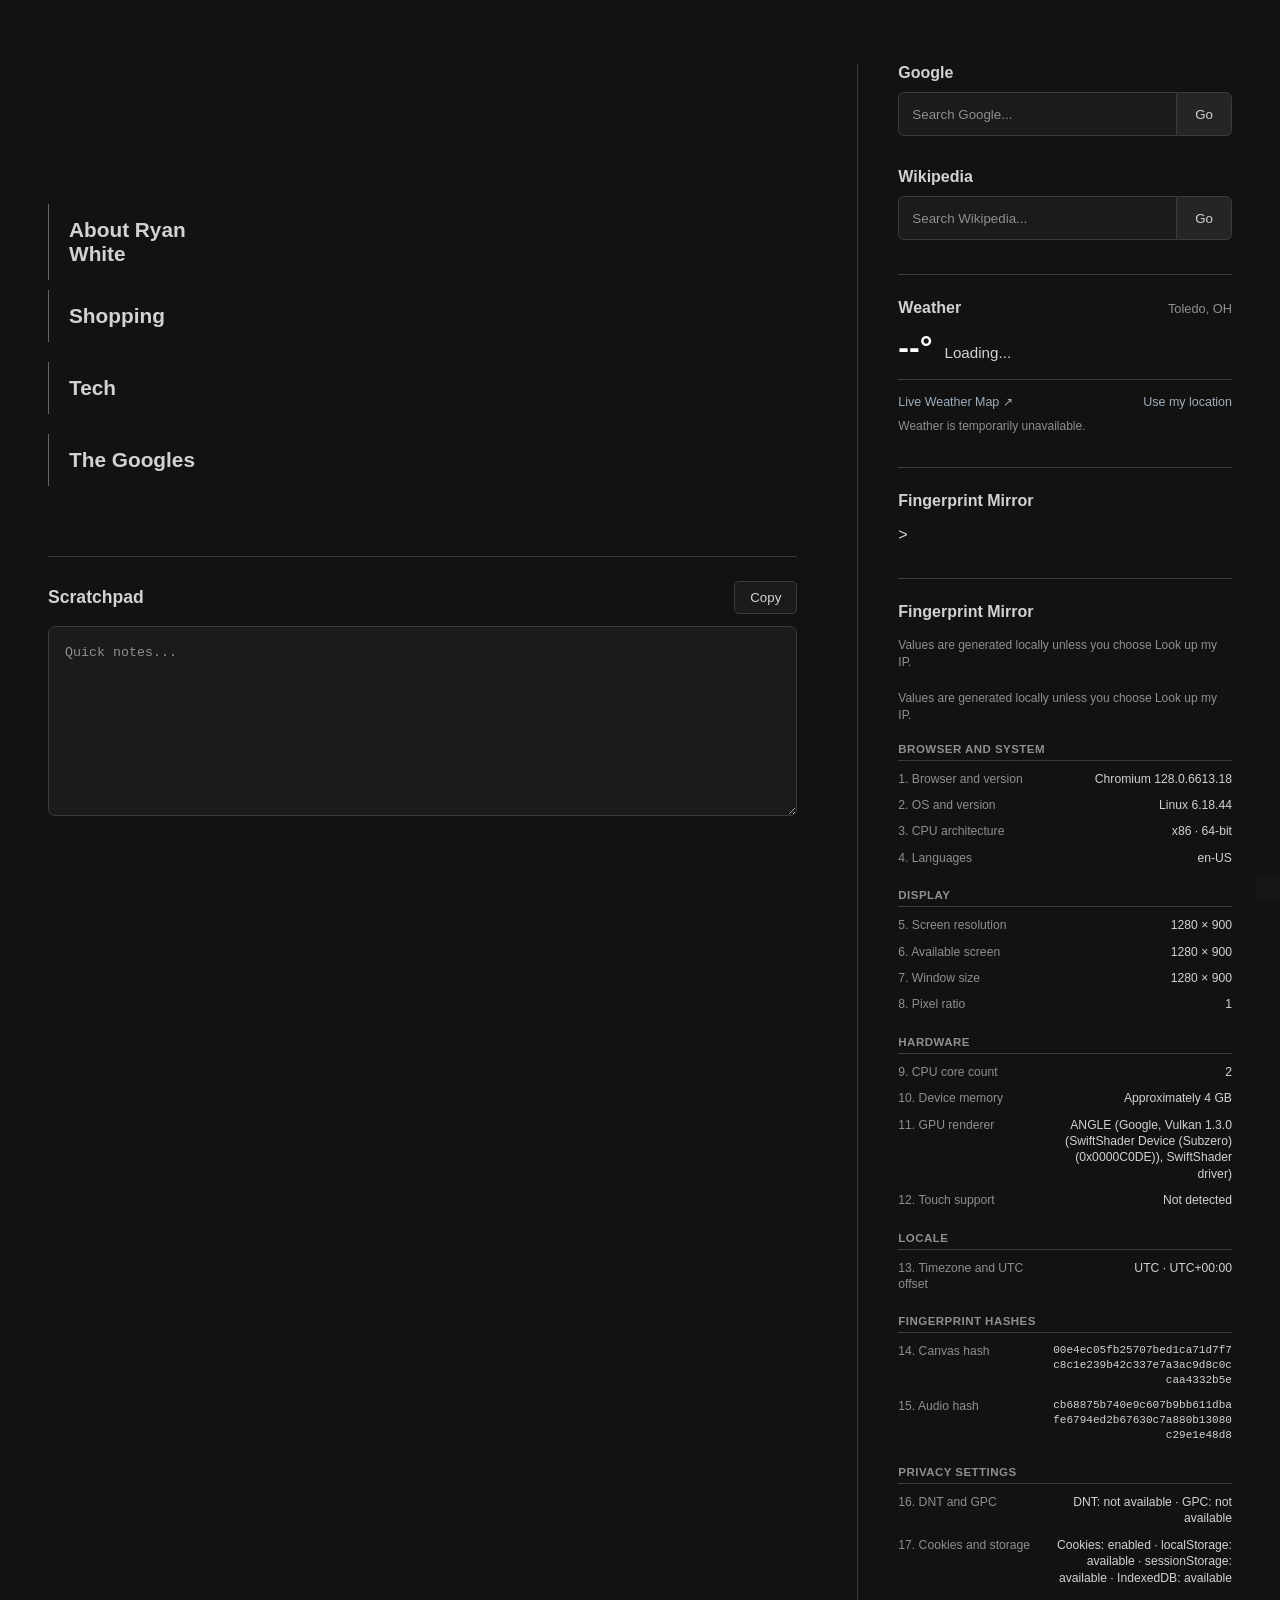
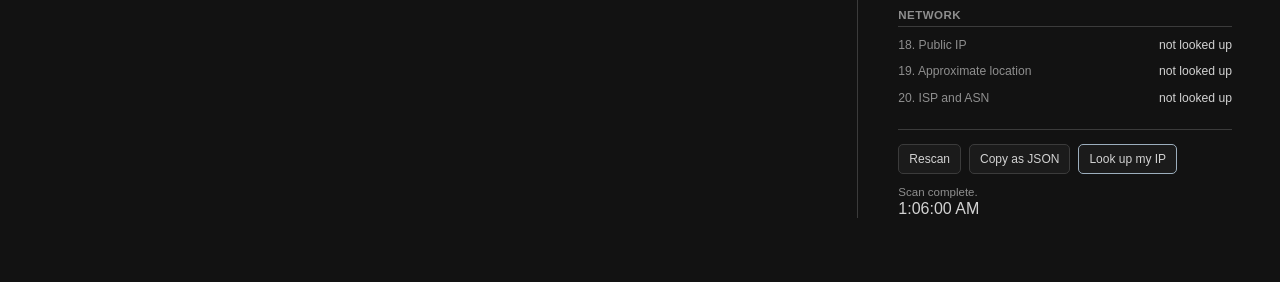
==== index.html @ a522406d "fix fingerprint" ====
<!DOCTYPE html>
<html lang="en">

<head>
    <meta charset="UTF-8">
    <meta name="viewport" content="width=device-width, initial-scale=1.0">
    <link rel="stylesheet" href="style/startpage.css">
    <title>Start Page</title>

</head>

<body>

    <main id="page">


        <!-- ==================================================
             LEFT COLUMN
             Navigation + Scratchpad
             ================================================== -->

        <section id="left-column">


            <!-- Navigation / Flyout Links -->

            <nav id="quick-links" aria-label="Quick links">


                <!-- About Ryan White -->

                <div class="link-group">

                    <button
                        class="link-group-button"
                        type="button"
                        aria-expanded="false"
                    >
                        About Ryan White
                    </button>

                    <div class="link-flyout">

                        <a
                            href="https://www.facebook.com/ryan.white.77128261/"
                            target="_blank"
                            rel="noopener noreferrer"
                        >
                            Facebook
                        </a>

                        <a
                            href="https://www.linkedin.com/in/ryan-white-7a90b181/"
                            target="_blank"
                            rel="noopener noreferrer"
                        >
                            LinkedIn
                        </a>

                    </div>

                </div>


                <!-- Shopping -->

                <div class="link-group">

                    <button
                        class="link-group-button"
                        type="button"
                        aria-expanded="false"
                    >
                        Shopping
                    </button>

                    <div class="link-flyout">

                        <a
                            href="https://smile.amazon.com/"
                            target="_blank"
                            rel="noopener noreferrer"
                        >
                            Amazon
                        </a>

                        <a
                            href="https://www.walmart.com/"
                            target="_blank"
                            rel="noopener noreferrer"
                        >
                            Walmart
                        </a>

                    </div>

                </div>


                <!-- Tech -->

                <div class="link-group">

                    <button
                        class="link-group-button"
                        type="button"
                        aria-expanded="false"
                    >
                        Tech
                    </button>

                    <div class="link-flyout">

                        <a
                            href="https://github.com/RyanDanWhite"
                            target="_blank"
                            rel="noopener noreferrer"
                        >
                            My GitHub
                        </a>

                        <a
                            href="https://portal.azure.com/"
                            target="_blank"
                            rel="noopener noreferrer"
                        >
                            Azure Portal
                        </a>

                        <a
                            href="https://dev.azure.com/"
                            target="_blank"
                            rel="noopener noreferrer"
                        >
                            DevOps
                        </a>

                        <a
                            href="https://todoist.com/app/"
                            target="_blank"
                            rel="noopener noreferrer"
                        >
                            Todoist
                        </a>

                    </div>

                </div>


                <!-- The Googles -->

                <div class="link-group">

                    <button
                        class="link-group-button"
                        type="button"
                        aria-expanded="false"
                    >
                        The Googles
                    </button>

                    <div class="link-flyout">

                        <a
                            href="https://www.google.com/"
                            target="_blank"
                            rel="noopener noreferrer"
                        >
                            Google Search
                        </a>

                        <a
                            href="https://www.google.com/maps"
                            target="_blank"
                            rel="noopener noreferrer"
                        >
                            Maps
                        </a>

                        <a
                            href="https://mail.google.com/"
                            target="_blank"
                            rel="noopener noreferrer"
                        >
                            Gmail
                        </a>

                        <a
                            href="https://domains.google/"
                            target="_blank"
                            rel="noopener noreferrer"
                        >
                            Domains
                        </a>

                        <a
                            href="https://cloud.google.com/"
                            target="_blank"
                            rel="noopener noreferrer"
                        >
                            Cloud
                        </a>

                    </div>

                </div>

            </nav>


            <!-- Scratchpad -->

            <section id="scratchpad-panel">

                <div class="panel-header">

                    <h2>Scratchpad</h2>

                    <button
                        id="scratchpad-copy"
                        type="button"
                    >
                        Copy
                    </button>

                </div>

                <textarea
                    id="scratchpad"
                    placeholder="Quick notes..."
                    aria-label="Scratchpad"
                ></textarea>

            </section>


        </section>


        <!-- ==================================================
             RIGHT COLUMN
             Search + Clock
             ================================================== -->

        <aside id="right-column">


            <!-- Google Quick Search -->

            <section class="search-panel">

                <h2>Google</h2>

                <form
                    action="https://www.google.com/search"
                    method="get"
                    target="_blank"
                >

                    <input
                        type="search"
                        name="q"
                        placeholder="Search Google..."
                        aria-label="Search Google"
                        autocomplete="off"
                    >

                    <button type="submit">
                        Go
                    </button>

                </form>

            </section>

            <!-- Wikipedia Quick Search -->
            <section class="search-panel">
                <h2>Wikipedia</h2>

                <form
                    action="https://en.wikipedia.org/w/index.php"
                    method="get"
                    target="_blank"
                >
                    <input
                        type="search"
                        name="search"
                        placeholder="Search Wikipedia..."
                        aria-label="Search Wikipedia"
                        autocomplete="off"
                    >

                    <button type="submit">
                        Go
                    </button>
                </form>
            </section>

<!-- Weather -->
<section
    id="weather-panel"
    aria-label="Weather"
>
    <div class="weather-header">
        <h2>Weather</h2>
        <span id="weather-location">Toledo, OH</span>
    </div>

    <!-- Current Conditions -->
    <div class="weather-current">
        <div class="weather-current-main">
            <span id="weather-current-temp">--°</span>
            <span id="weather-current-condition">
                Loading...
            </span>
        </div>

        <div
            id="weather-current-details"
            class="weather-current-details"
        ></div>
    </div>

    <!-- Official Weather Alerts -->
    <div
        id="weather-alerts"
        aria-live="polite"
    ></div>

    <!-- Calculated Garden Frost Risk -->
    <div
        id="weather-frost-risk"
        aria-live="polite"
    ></div>

    <!-- Five-Day Forecast -->
    <div
        id="weather-forecast"
        class="weather-forecast"
        aria-label="Five-day forecast"
    ></div>

    <!-- Weather Actions -->
    <div class="weather-actions">
        <a
            id="weather-map-link"
            href="https://www.windy.com/"
            target="_blank"
            rel="noopener noreferrer"
        >
            Live Weather Map ↗
        </a>

        <button
            id="weather-use-location"
            type="button"
        >
            Use my location
        </button>
    </div>

    <!-- Loading / Error Status -->
    <div
        id="weather-status"
        role="status"
        aria-live="polite"
    ></div>
</section>

<!-- Fingerprint Mirror -->
<section
    id="fingerprint-panel"
    aria-label="Fingerprint Mirror"
>
<div class="fingerprint-header">
    <h2>Fingerprint Mirror</h2>
</div>

<div id="fingerprint-content">
    ><!-- Fingerprint Mirror -->
<section
    id="fingerprint-panel"
    aria-label="Fingerprint Mirror"
>
    <div class="fingerprint-header">
        <h2>Fingerprint Mirror</h2>
    </div>

    <div id="fingerprint-content">
        <p class="fingerprint-notice">
            Values are generated locally unless you choose Look up my IP.
        </p>
        
        <p class="fingerprint-notice">
            Values are generated locally unless you choose Look up my IP.
        </p>

        <div
            id="fingerprint-list"
            class="fingerprint-list"
        >
            <!-- Browser and system -->
            <h3 class="fingerprint-group-heading">
                Browser and system
            </h3>

            <div class="fingerprint-row">
                <div class="fingerprint-label">
                    1. Browser and version
                </div>
                <div
                    id="fingerprint-browserAndVersion"
                    class="fingerprint-value"
                >
                    not available
                </div>
            </div>

            <div class="fingerprint-row">
                <div class="fingerprint-label">
                    2. OS and version
                </div>
                <div
                    id="fingerprint-osAndVersion"
                    class="fingerprint-value"
                >
                    not available
                </div>
            </div>

            <div class="fingerprint-row">
                <div class="fingerprint-label">
                    3. CPU architecture
                </div>
                <div
                    id="fingerprint-cpuArchitecture"
                    class="fingerprint-value"
                >
                    not available
                </div>
            </div>

            <div class="fingerprint-row">
                <div class="fingerprint-label">
                    4. Languages
                </div>
                <div
                    id="fingerprint-languages"
                    class="fingerprint-value"
                >
                    not available
                </div>
            </div>

            <!-- Display -->
            <h3 class="fingerprint-group-heading">
                Display
            </h3>

            <div class="fingerprint-row">
                <div class="fingerprint-label">
                    5. Screen resolution
                </div>
                <div
                    id="fingerprint-screenResolution"
                    class="fingerprint-value"
                >
                    not available
                </div>
            </div>

            <div class="fingerprint-row">
                <div class="fingerprint-label">
                    6. Available screen
                </div>
                <div
                    id="fingerprint-availableScreen"
                    class="fingerprint-value"
                >
                    not available
                </div>
            </div>

            <div class="fingerprint-row">
                <div class="fingerprint-label">
                    7. Window size
                </div>
                <div
                    id="fingerprint-windowSize"
                    class="fingerprint-value"
                >
                    not available
                </div>
            </div>

            <div class="fingerprint-row">
                <div class="fingerprint-label">
                    8. Pixel ratio
                </div>
                <div
                    id="fingerprint-pixelRatio"
                    class="fingerprint-value"
                >
                    not available
                </div>
            </div>

            <!-- Hardware -->
            <h3 class="fingerprint-group-heading">
                Hardware
            </h3>

            <div class="fingerprint-row">
                <div class="fingerprint-label">
                    9. CPU core count
                </div>
                <div
                    id="fingerprint-cpuCoreCount"
                    class="fingerprint-value"
                >
                    not available
                </div>
            </div>

            <div class="fingerprint-row">
                <div class="fingerprint-label">
                    10. Device memory
                </div>
                <div
                    id="fingerprint-deviceMemory"
                    class="fingerprint-value"
                >
                    not available
                </div>
            </div>

            <div class="fingerprint-row">
                <div class="fingerprint-label">
                    11. GPU renderer
                </div>
                <div
                    id="fingerprint-gpuRenderer"
                    class="fingerprint-value"
                >
                    not available
                </div>
            </div>

            <div class="fingerprint-row">
                <div class="fingerprint-label">
                    12. Touch support
                </div>
                <div
                    id="fingerprint-touchSupport"
                    class="fingerprint-value"
                >
                    not available
                </div>
            </div>

            <!-- Locale -->
            <h3 class="fingerprint-group-heading">
                Locale
            </h3>

            <div class="fingerprint-row">
                <div class="fingerprint-label">
                    13. Timezone and UTC offset
                </div>
                <div
                    id="fingerprint-timezoneAndOffset"
                    class="fingerprint-value"
                >
                    not available
                </div>
            </div>

            <!-- Fingerprint hashes -->
            <h3 class="fingerprint-group-heading">
                Fingerprint hashes
            </h3>

            <div class="fingerprint-row">
                <div class="fingerprint-label">
                    14. Canvas hash
                </div>
                <div
                    id="fingerprint-canvasHash"
                    class="fingerprint-value"
                >
                    not available
                </div>
            </div>

            <div class="fingerprint-row">
                <div class="fingerprint-label">
                    15. Audio hash
                </div>
                <div
                    id="fingerprint-audioHash"
                    class="fingerprint-value"
                >
                    not available
                </div>
            </div>

            <!-- Privacy settings -->
            <h3 class="fingerprint-group-heading">
                Privacy settings
            </h3>

            <div class="fingerprint-row">
                <div class="fingerprint-label">
                    16. DNT and GPC
                </div>
                <div
                    id="fingerprint-privacySignals"
                    class="fingerprint-value"
                >
                    not available
                </div>
            </div>

            <div class="fingerprint-row">
                <div class="fingerprint-label">
                    17. Cookies and storage
                </div>
                <div
                    id="fingerprint-cookiesAndStorage"
                    class="fingerprint-value"
                >
                    not available
                </div>
            </div>

            <!-- Network -->
            <h3 class="fingerprint-group-heading">
                Network
            </h3>

            <div class="fingerprint-row">
                <div class="fingerprint-label">
                    18. Public IP
                </div>
                <div
                    id="fingerprint-publicIp"
                    class="fingerprint-value"
                >
                    not looked up
                </div>
            </div>

            <div class="fingerprint-row">
                <div class="fingerprint-label">
                    19. Approximate location
                </div>
                <div
                    id="fingerprint-approximateLocation"
                    class="fingerprint-value"
                >
                    not looked up
                </div>
            </div>

            <div class="fingerprint-row">
                <div class="fingerprint-label">
                    20. ISP and ASN
                </div>
                <div
                    id="fingerprint-ispAndAsn"
                    class="fingerprint-value"
                >
                    not looked up
                </div>
            </div>
        </div>

        <!-- Actions -->
        <div class="fingerprint-actions">
            <button
                id="fingerprint-rescan"
                type="button"
            >
                Rescan
            </button>

            <button
                id="fingerprint-copy"
                type="button"
            >
                Copy as JSON
            </button>

            <button
                id="fingerprint-ip-lookup"
                type="button"
            >
                Look up my IP
            </button>
        </div>

        <div
            id="fingerprint-status"
            class="fingerprint-status"
            role="status"
            aria-live="polite"
        ></div>
    </div>
</section>

            <!-- Clock -->

            <div
                id="clock"
                aria-label="Current time"
            ></div>


        </aside>


    </main>

<script src="js/startpage.js"></script>
<script src="js/breakout.js"></script>
<script src="js/weather.js"></script>
<script src="js/fingerprint.js"></script>

</body>

</html>
---- style/startpage.css ----
:root {
    color-scheme: dark;

    --color-background: #121212;
    --color-surface: #1b1b1b;
    --color-surface-hover: #252525;
    --color-surface-active: #303030;

    --color-border: #3b3b3b;
    --color-border-light: #666666;

    --color-text: #d2d2d2;
    --color-text-bright: #ffffff;
    --color-text-muted: #8f8f8f;

    --color-accent: #9caebd;
    --color-accent-soft: rgba(156, 174, 189, 0.18);
}

* {
    box-sizing: border-box;
}

html,
body {
    margin: 0;
    min-height: 100%;
    background: var(--color-background);
    color: var(--color-text);
}

body {
    min-height: 100vh;
    font-family: "Segoe UI", Arial, sans-serif;
}
/* ==========================================================================
   TWO-COLUMN LAYOUT
   ========================================================================== */

#page {
    display: grid;
    grid-template-columns: minmax(0, 2fr) minmax(320px, 1fr);
    gap: 60px;

    width: calc(100% - 96px);
    max-width: 1500px;
    min-height: 100vh;

    margin: 0 auto;
    padding: 64px 0;
}

#left-column {
    min-width: 0;
}

#right-column {
    min-width: 0;

    padding-left: 40px;
    border-left: 1px solid var(--color-border);
}
/* ==========================================================================
   QUICK LINKS
   ========================================================================== */

#quick-links {
    display: flex;
    flex-direction: column;

    width: 100%;
    max-width: 900px;

    margin-top: 140px;
}


/* Each category occupies one horizontal row */

.link-group {
    display: flex;
    align-items: center;

    min-height: 72px;

    position: relative;
}


/* Category button */

.link-group-button {
    flex: 0 0 220px;

    width: 220px;

    padding: 14px 20px;

    border: 0;
    border-left: 1px solid var(--color-border-light);

    background: transparent;
    color: var(--color-text);

    font-size: 1.3rem;
    font-weight: 600;
    text-align: left;

    cursor: pointer;
}

.link-group-button:hover,
.link-group-button:focus {
    color: var(--color-text-bright);
    border-left-color: var(--color-accent);

    outline: none;
}


/* ==========================================================================
   HORIZONTAL FLYOUT
   ========================================================================== */

.link-flyout {
    display: flex;
    align-items: center;
    gap: 10px;

    max-width: 0;

    margin-left: 0;

    overflow: hidden;
    opacity: 0;

    white-space: nowrap;
    pointer-events: none;

    transform: translateX(-10px);

    transition:
        max-width 250ms ease,
        margin-left 200ms ease,
        opacity 150ms ease,
        transform 200ms ease;
}


/* Open from left to right */

.link-group:hover .link-flyout,
.link-group:focus-within .link-flyout {
    max-width: 650px;

    margin-left: 18px;

    opacity: 1;
    pointer-events: auto;

    transform: translateX(0);
}


/* Links inside flyout */

.link-flyout a {
    display: inline-block;

    padding: 10px 14px;

    border: 1px solid var(--color-border);
    border-radius: 5px;

    background: var(--color-surface);
    color: var(--color-text);

    font-size: 0.95rem;
    font-weight: 500;
    text-decoration: none;
}

.link-flyout a:hover,
.link-flyout a:focus {
    background: var(--color-surface-hover);
    border-color: var(--color-accent);
    color: var(--color-text-bright);

    outline: none;
}
/* ==========================================================================
   SCRATCHPAD
   ========================================================================== */

#scratchpad-panel {
    width: 100%;
    max-width: 820px;

    margin-top: 60px;
    padding-top: 24px;

    border-top: 1px solid var(--color-border);
}

.panel-header {
    display: flex;
    align-items: center;
    justify-content: space-between;

    gap: 20px;
    margin-bottom: 12px;
}

.panel-header h2 {
    margin: 0;

    color: var(--color-text);
    font-size: 1.1rem;
    font-weight: 600;
}

#scratchpad {
    display: block;

    width: 100%;
    min-height: 190px;

    padding: 16px;

    resize: vertical;

    border: 1px solid var(--color-border);
    border-radius: 7px;

    background: var(--color-surface);
    color: var(--color-text);

    line-height: 1.5;
}

#scratchpad::placeholder {
    color: var(--color-text-muted);
}

#scratchpad:hover {
    border-color: var(--color-border-light);
}

#scratchpad:focus {
    border-color: var(--color-accent);
    outline: none;

    box-shadow: 0 0 0 3px var(--color-accent-soft);
}


/* Copy button */

#scratchpad-copy {
    padding: 8px 15px;

    border: 1px solid var(--color-border);
    border-radius: 5px;

    background: var(--color-surface);
    color: var(--color-text);

    cursor: pointer;
}

#scratchpad-copy:hover,
#scratchpad-copy:focus {
    border-color: var(--color-accent);
    background: var(--color-surface-hover);
    color: var(--color-text-bright);

    outline: none;
}
/* ==========================================================================
   SEARCH PANELS
   ========================================================================== */

.search-panel {
    width: 100%;
    margin-bottom: 32px;
}

.search-panel h2 {
    margin: 0 0 10px 0;
    color: var(--color-text);
    font-size: 1rem;
    font-weight: 600;
}

.search-panel form {
    display: flex;
    width: 100%;
}

.search-panel input {
    flex: 1;
    min-width: 0;
    height: 44px;
    padding: 0 13px;

    border: 1px solid var(--color-border);
    border-radius: 6px 0 0 6px;

    background: var(--color-surface);
    color: var(--color-text);
}

.search-panel input::placeholder {
    color: var(--color-text-muted);
}

.search-panel input:focus {
    border-color: var(--color-accent);
    outline: none;
}

.search-panel button {
    height: 44px;
    padding: 0 18px;

    border: 1px solid var(--color-border);
    border-left: 0;
    border-radius: 0 6px 6px 0;

    background: var(--color-surface-hover);
    color: var(--color-text);

    cursor: pointer;
}

.search-panel button:hover {
    background: var(--color-surface-active);
    color: var(--color-text-bright);
}
/* ==========================================================================
   BREAKOUT EASTER EGG
   ========================================================================== */

/* Subtle clickable square in the bottom-right corner */

#easter-egg-trigger {
    position: fixed;
    right: 0;
    bottom: 0;
    z-index: 900;

    width: 24px;
    height: 24px;

    background: #161616;

    cursor: pointer;
}


/* Full-screen game overlay */

#game-overlay {
    position: fixed;
    inset: 0;
    z-index: 1000;

    display: none;
    align-items: center;
    justify-content: center;

    background: rgba(0, 0, 0, 0.9);
}


/* breakout.js adds this class when the game starts */

#game-overlay.active {
    display: flex;
}


/* Game canvas */

#breakout-canvas {
    display: block;

    width: 480px;
    max-width: calc(100vw - 40px);
    height: auto;

    border: 1px solid var(--color-border-light);
    border-radius: 4px;

    background: #000000;

    box-shadow: 0 12px 40px rgba(0, 0, 0, 0.7);
}
/* ==========================================================================
   WEATHER
   ========================================================================== */

#weather-panel {
    width: 100%;
    margin: 34px 0;
    padding-top: 24px;
    border-top: 1px solid var(--color-border);
}

/* Header --------------------------------------------------------------- */

.weather-header {
    display: flex;
    align-items: center;
    justify-content: space-between;
    gap: 16px;
    margin-bottom: 14px;
}

.weather-header h2 {
    margin: 0;
    color: var(--color-text);
    font-size: 1rem;
    font-weight: 600;
}

#weather-location {
    color: var(--color-text-muted);
    font-size: 0.8rem;
    white-space: nowrap;
}

/* Current conditions --------------------------------------------------- */

.weather-current {
    margin-bottom: 16px;
}

.weather-current-main {
    display: flex;
    align-items: baseline;
    gap: 12px;
}

#weather-current-temp {
    color: var(--color-text-bright);
    font-size: 2rem;
    font-weight: 600;
    line-height: 1;
}

#weather-current-condition {
    color: var(--color-text);
    font-size: 0.95rem;
}

.weather-current-details {
    margin-top: 8px;
    color: var(--color-text-muted);
    font-size: 0.8rem;
    line-height: 1.5;
}

/* Weather alerts ------------------------------------------------------- */

#weather-alerts {
    display: none;
    margin: 14px 0;
}

#weather-alerts.active {
    display: block;
}

.weather-alert {
    margin-top: 7px;
    padding: 9px 11px;
    border-left: 3px solid #c49a5a;
    background: rgba(196, 154, 90, 0.09);
    color: var(--color-text);
    font-size: 0.8rem;
    line-height: 1.35;
}

.weather-alert:first-child {
    margin-top: 0;
}

.weather-alert-title {
    color: var(--color-text-bright);
    font-weight: 600;
}

.weather-alert-time {
    display: block;
    margin-top: 2px;
    color: var(--color-text-muted);
    font-size: 0.75rem;
}

/* More urgent warnings can receive this class from JavaScript */

.weather-alert.warning {
    border-left-color: #c76a6a;
    background: rgba(199, 106, 106, 0.10);
}

/* Calculated garden / frost risk -------------------------------------- */

#weather-frost-risk {
    display: none;
    margin: 12px 0;
    padding: 8px 11px;
    border-left: 3px solid #7f9fb2;
    background: rgba(127, 159, 178, 0.08);
    color: var(--color-text);
    font-size: 0.8rem;
    line-height: 1.35;
}

#weather-frost-risk.active {
    display: block;
}

/* Five-day forecast ---------------------------------------------------- */

.weather-forecast {
    margin-top: 14px;
    border-top: 1px solid var(--color-border);
}

.weather-day {
    display: grid;
    grid-template-columns: 52px 72px minmax(0, 1fr) 45px 48px;
    gap: 7px;
    align-items: center;
    min-height: 34px;
    border-bottom: 1px solid var(--color-border);
    font-size: 0.78rem;
}

.weather-day-name {
    color: var(--color-text);
    font-weight: 600;
}

.weather-day-temp {
    color: var(--color-text-bright);
    white-space: nowrap;
}

.weather-day-condition {
    min-width: 0;
    overflow: hidden;
    color: var(--color-text-muted);
    text-overflow: ellipsis;
    white-space: nowrap;
}

.weather-day-rain,
.weather-day-precip {
    color: var(--color-text-muted);
    text-align: right;
    white-space: nowrap;
}

/* Footer / actions ----------------------------------------------------- */

.weather-actions {
    display: flex;
    align-items: center;
    justify-content: space-between;
    gap: 12px;
    margin-top: 14px;
}

.weather-actions a,
.weather-actions button {
    padding: 0;
    border: 0;
    background: transparent;
    color: var(--color-accent);
    font-family: inherit;
    font-size: 0.78rem;
    text-decoration: none;
    cursor: pointer;
}

.weather-actions a:hover,
.weather-actions a:focus,
.weather-actions button:hover,
.weather-actions button:focus {
    color: var(--color-text-bright);
    outline: none;
    text-decoration: underline;
}

/* Status messages ------------------------------------------------------ */

#weather-status {
    margin-top: 10px;
    color: var(--color-text-muted);
    font-size: 0.75rem;
}

#weather-status:empty {
    display: none;
}

/* Narrow screens ------------------------------------------------------- */

@media (max-width: 700px) {
    .weather-day {
        grid-template-columns: 48px 68px minmax(0, 1fr) 42px;
    }

    .weather-day-precip {
        display: none;
    }

    .weather-actions {
        align-items: flex-start;
        flex-direction: column;
        gap: 7px;
    }
}
/* ==========================================================================
   FINGERPRINT MIRROR
   ========================================================================== */

#fingerprint-panel {
    width: 100%;
    margin-top: 34px;
    padding-top: 24px;
    border-top: 1px solid var(--color-border);
}

/* Header --------------------------------------------------------------- */

.fingerprint-header {
    display: flex;
    align-items: center;
    justify-content: space-between;
    gap: 16px;
}

.fingerprint-header h2 {
    margin: 0;
    color: var(--color-text);
    font-size: 1rem;
    font-weight: 600;
}

#fingerprint-toggle {
    padding: 0;
    border: 0;
    background: transparent;
    color: var(--color-accent);
    font-family: inherit;
    font-size: 0.78rem;
    cursor: pointer;
}

#fingerprint-toggle:hover,
#fingerprint-toggle:focus {
    color: var(--color-text-bright);
    outline: none;
    text-decoration: underline;
}

/* Collapsible content -------------------------------------------------- */

#fingerprint-content {
    margin-top: 16px;
}

#fingerprint-content[hidden] {
    display: none;
}

/* Privacy note --------------------------------------------------------- */

.fingerprint-notice {
    margin: 0 0 18px;
    color: var(--color-text-muted);
    font-size: 0.75rem;
    line-height: 1.45;
}

/* Groups --------------------------------------------------------------- */

.fingerprint-group-heading {
    margin: 18px 0 5px;
    padding-bottom: 5px;
    border-bottom: 1px solid var(--color-border);
    color: var(--color-text-muted);
    font-size: 0.72rem;
    font-weight: 600;
    letter-spacing: 0.04em;
    text-transform: uppercase;
}

.fingerprint-group-heading:first-child {
    margin-top: 0;
}

/* Label / value rows --------------------------------------------------- */

.fingerprint-row {
    display: grid;
    grid-template-columns: minmax(120px, 42%) minmax(0, 58%);
    gap: 10px;
    padding: 5px 0;
    font-size: 0.76rem;
    line-height: 1.35;
}

.fingerprint-label {
    color: var(--color-text-muted);
}

.fingerprint-value {
    min-width: 0;
    color: var(--color-text);
    text-align: right;
    overflow-wrap: anywhere;
}

/*
 * Canvas and audio SHA-256 hashes are intentionally allowed to wrap.
 * Without this, the 64-character strings can widen the right column.
 */

#fingerprint-canvasHash,
#fingerprint-audioHash {
    font-family: Consolas, "Courier New", monospace;
    font-size: 0.69rem;
    word-break: break-all;
}

/* Actions -------------------------------------------------------------- */

.fingerprint-actions {
    display: flex;
    flex-wrap: wrap;
    gap: 8px;
    margin-top: 18px;
    padding-top: 14px;
    border-top: 1px solid var(--color-border);
}

.fingerprint-actions button {
    padding: 7px 10px;
    border: 1px solid var(--color-border);
    border-radius: 5px;
    background: var(--color-surface);
    color: var(--color-text);
    font-family: inherit;
    font-size: 0.75rem;
    cursor: pointer;
}

.fingerprint-actions button:hover,
.fingerprint-actions button:focus {
    border-color: var(--color-accent);
    background: var(--color-surface-hover);
    color: var(--color-text-bright);
    outline: none;
}

.fingerprint-actions button:disabled {
    opacity: 0.55;
    cursor: default;
}

/*
 * The IP lookup is the only action that makes an outside request,
 * so it receives a subtle visual distinction.
 */

#fingerprint-ip-lookup {
    border-color: var(--color-accent);
}

/* Status --------------------------------------------------------------- */

.fingerprint-status {
    margin-top: 10px;
    min-height: 1em;
    color: var(--color-text-muted);
    font-size: 0.72rem;
    line-height: 1.4;
}

.fingerprint-status:empty {
    display: none;
}

/* Narrow screens ------------------------------------------------------- */

@media (max-width: 700px) {
    .fingerprint-row {
        grid-template-columns: 1fr;
        gap: 2px;
        padding: 7px 0;
    }

    .fingerprint-value {
        text-align: left;
    }

    .fingerprint-actions {
        align-items: stretch;
        flex-direction: column;
    }

    .fingerprint-actions button {
        width: 100%;
    }
}
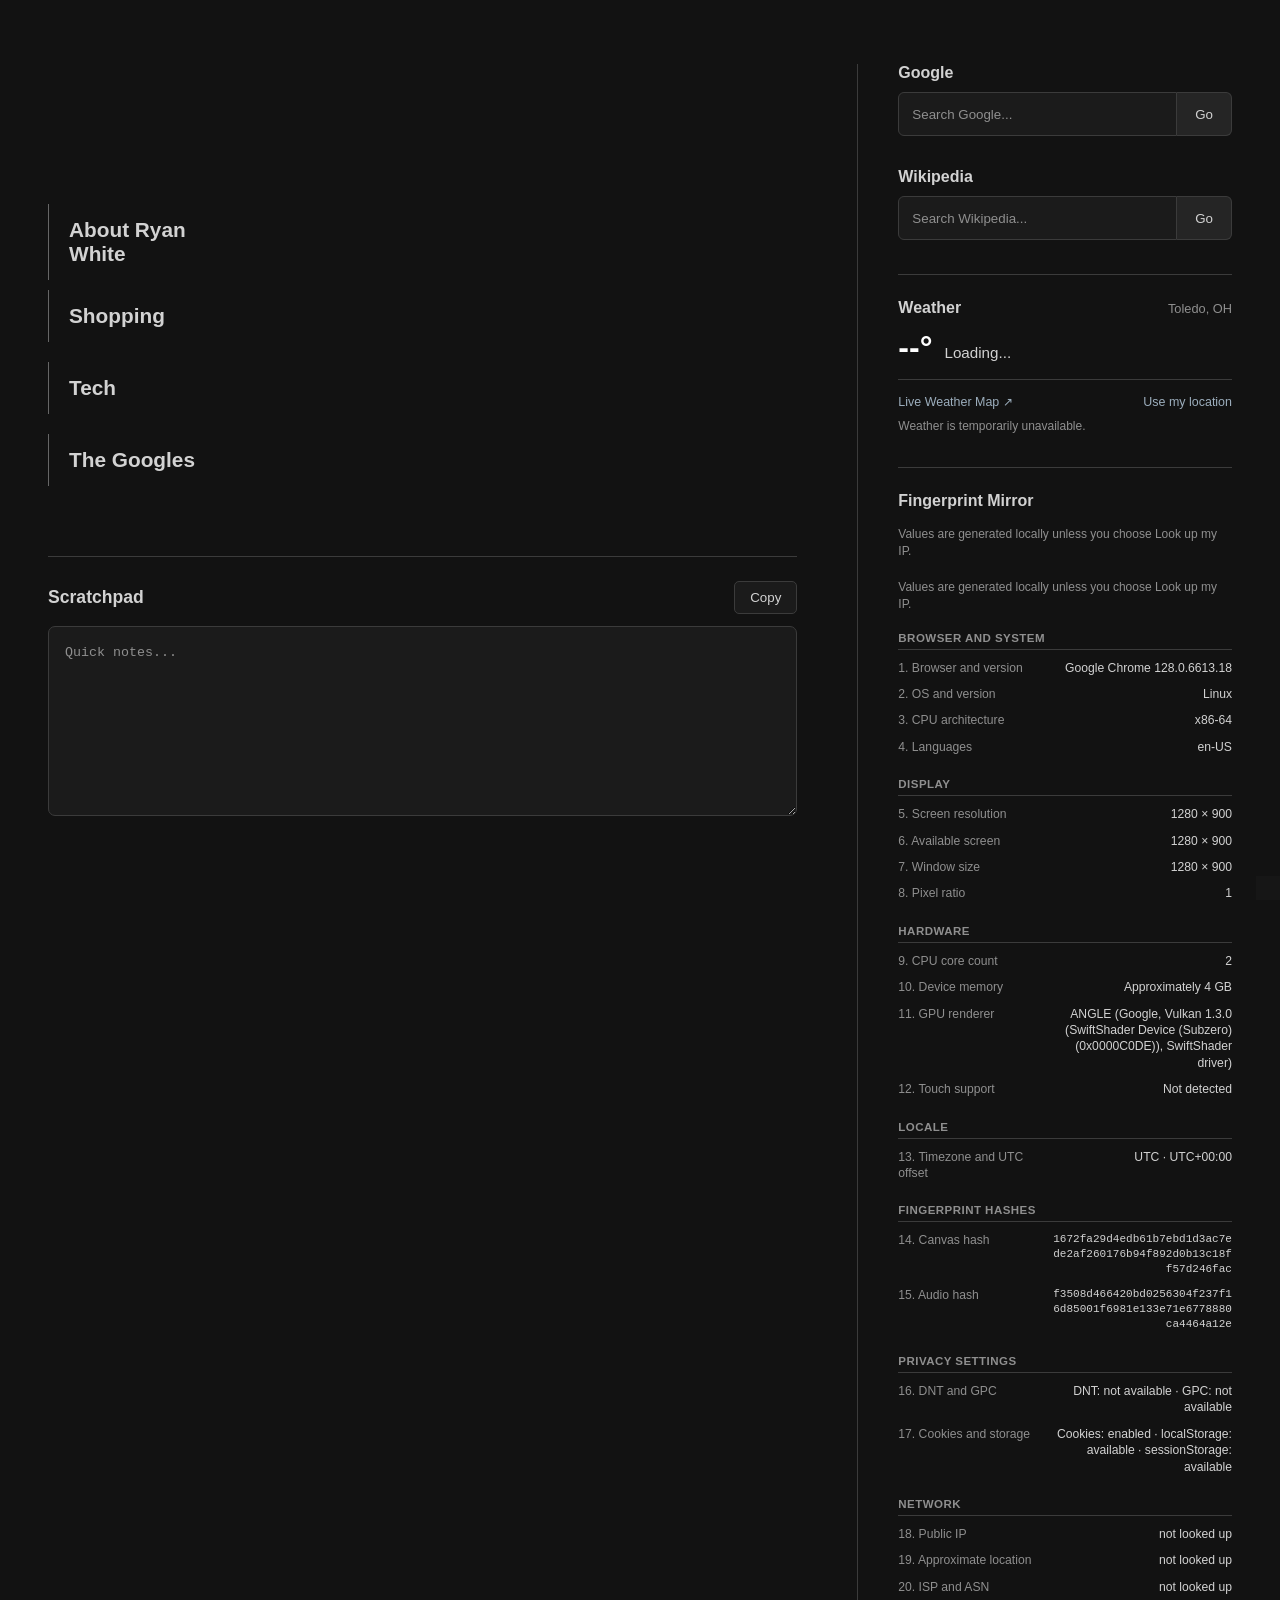
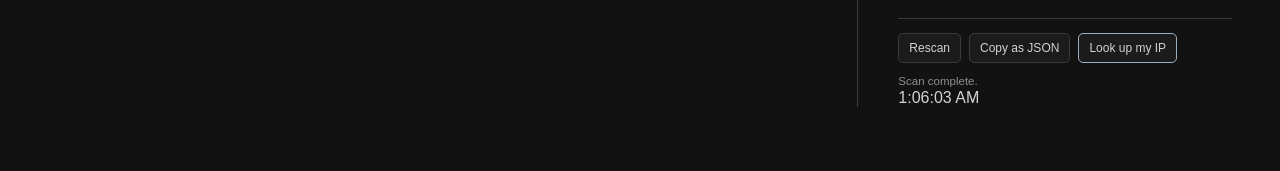
==== commit c31a8813: "Fixed header on fingerprint mirror section" ====
--- a/index.html
+++ b/index.html
@@ -373,16 +373,6 @@
     id="fingerprint-panel"
     aria-label="Fingerprint Mirror"
 >
-<div class="fingerprint-header">
-    <h2>Fingerprint Mirror</h2>
-</div>
-
-<div id="fingerprint-content">
-    ><!-- Fingerprint Mirror -->
-<section
-    id="fingerprint-panel"
-    aria-label="Fingerprint Mirror"
->
     <div class="fingerprint-header">
         <h2>Fingerprint Mirror</h2>
     </div>
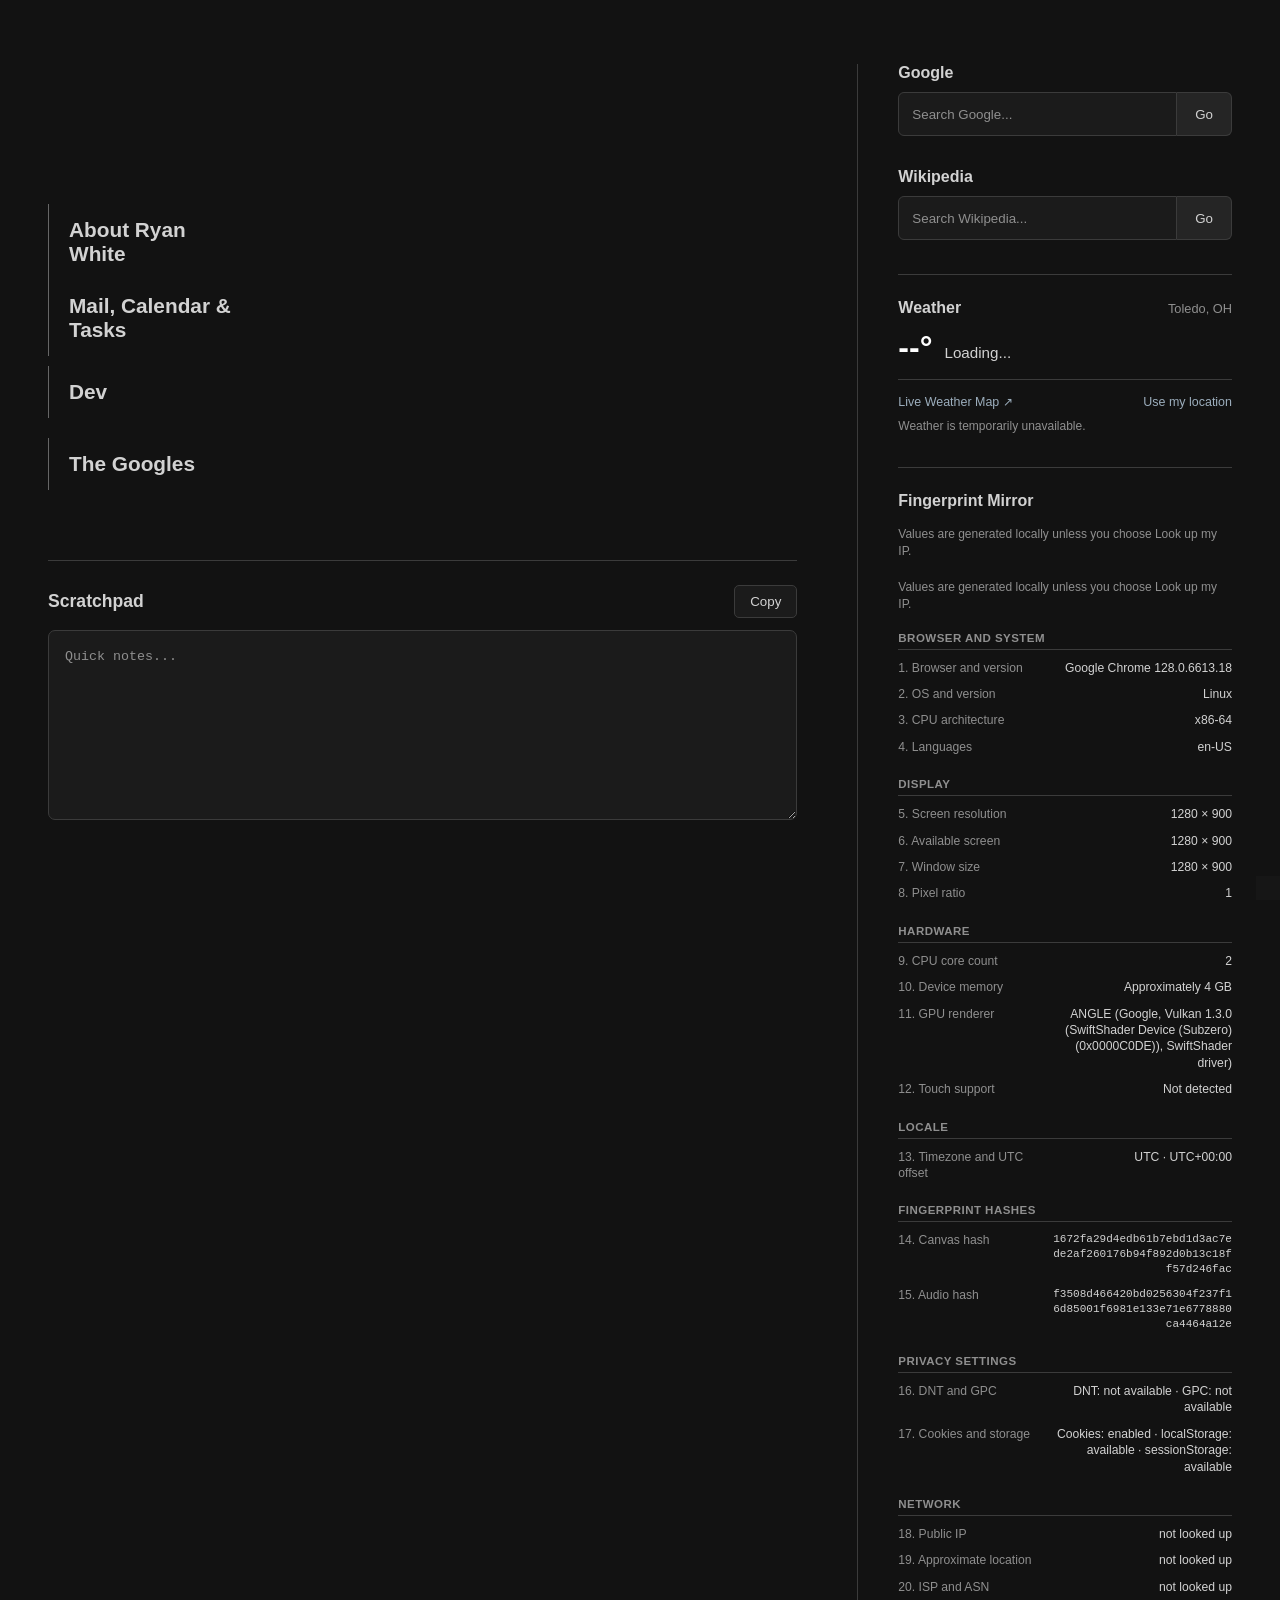
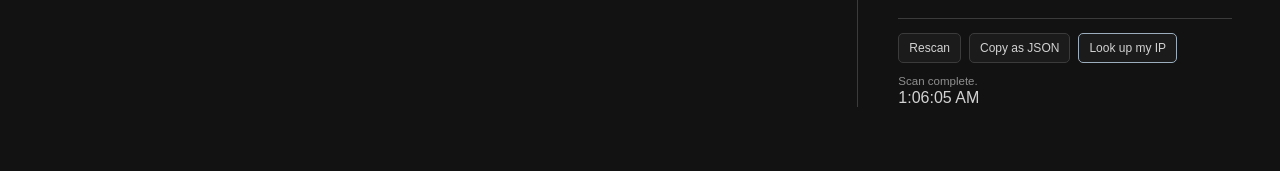
==== commit aaa20bea: "Replacing links in flyouts. Testing by replacing large section of Dev link group." ====
--- a/index.html
+++ b/index.html
@@ -62,7 +62,7 @@
                 </div>
 
 
-                <!-- Shopping -->
+                <!-- Mail, Calendar & Tasks -->
 
                 <div class="link-group">
 
@@ -71,25 +71,41 @@
                         type="button"
                         aria-expanded="false"
                     >
-                        Shopping
+                        Mail, Calendar & Tasks
                     </button>
 
                     <div class="link-flyout">
 
                         <a
-                            href="https://smile.amazon.com/"
-                            target="_blank"
-                            rel="noopener noreferrer"
-                        >
-                            Amazon
-                        </a>
-
-                        <a
-                            href="https://www.walmart.com/"
-                            target="_blank"
-                            rel="noopener noreferrer"
-                        >
-                            Walmart
+                            href="https://mail.google.com/"
+                            target="_blank"
+                            rel="noopener noreferrer"
+                        >
+                            Gmail
+                        </a>
+
+                        <a
+                            href="https://calendar.google.com/"
+                            target="_blank"
+                            rel="noopener noreferrer"
+                        >
+                            Google Calendar
+                        </a>
+
+                        <a
+                            href="https://tasks.google.com/"
+                            target="_blank"
+                            rel="noopener noreferrer"
+                        >
+                            Google Tasks
+                        </a>
+
+                        <a
+                            href="https://todoist.com/app/"
+                            target="_blank"
+                            rel="noopener noreferrer"
+                        >
+                            Todoist
                         </a>
 
                     </div>
@@ -97,55 +113,19 @@
                 </div>
 
 
-                <!-- Tech -->
-
-                <div class="link-group">
-
-                    <button
-                        class="link-group-button"
-                        type="button"
-                        aria-expanded="false"
-                    >
-                        Tech
-                    </button>
-
-                    <div class="link-flyout">
-
-                        <a
-                            href="https://github.com/RyanDanWhite"
-                            target="_blank"
-                            rel="noopener noreferrer"
-                        >
-                            My GitHub
-                        </a>
-
-                        <a
-                            href="https://portal.azure.com/"
-                            target="_blank"
-                            rel="noopener noreferrer"
-                        >
-                            Azure Portal
-                        </a>
-
-                        <a
-                            href="https://dev.azure.com/"
-                            target="_blank"
-                            rel="noopener noreferrer"
-                        >
-                            DevOps
-                        </a>
-
-                        <a
-                            href="https://todoist.com/app/"
-                            target="_blank"
-                            rel="noopener noreferrer"
-                        >
-                            Todoist
-                        </a>
-
-                    </div>
-
-                </div>
+<!-- Dev -->
+<div class="link-group">
+    <button class="link-group-button" type="button" aria-expanded="false">Dev</button>
+    <div class="link-flyout">
+        <a href="https://github.com/RyanDanWhite" target="_blank" rel="noopener noreferrer">GitHub</a>
+        <a href="https://gist.github.com/" target="_blank" rel="noopener noreferrer">Gist</a>
+        <a href="https://colab.research.google.com/" target="_blank" rel="noopener noreferrer">Colab</a>
+        <a href="https://dash.cloudflare.com/" target="_blank" rel="noopener noreferrer">Cloudflare</a>
+        <a href="https://www.cloudflare.com/products/registrar/" target="_blank" rel="noopener noreferrer">Cloudflare Registrar</a>
+        <a href="https://devdocs.io/" target="_blank" rel="noopener noreferrer">DevDocs</a>
+        <a href="https://developer.mozilla.org/" target="_blank" rel="noopener noreferrer">MDN</a>
+    </div>
+</div>
 
 
                 <!-- The Googles -->
@@ -176,14 +156,6 @@
                             rel="noopener noreferrer"
                         >
                             Maps
-                        </a>
-
-                        <a
-                            href="https://mail.google.com/"
-                            target="_blank"
-                            rel="noopener noreferrer"
-                        >
-                            Gmail
                         </a>
 
                         <a
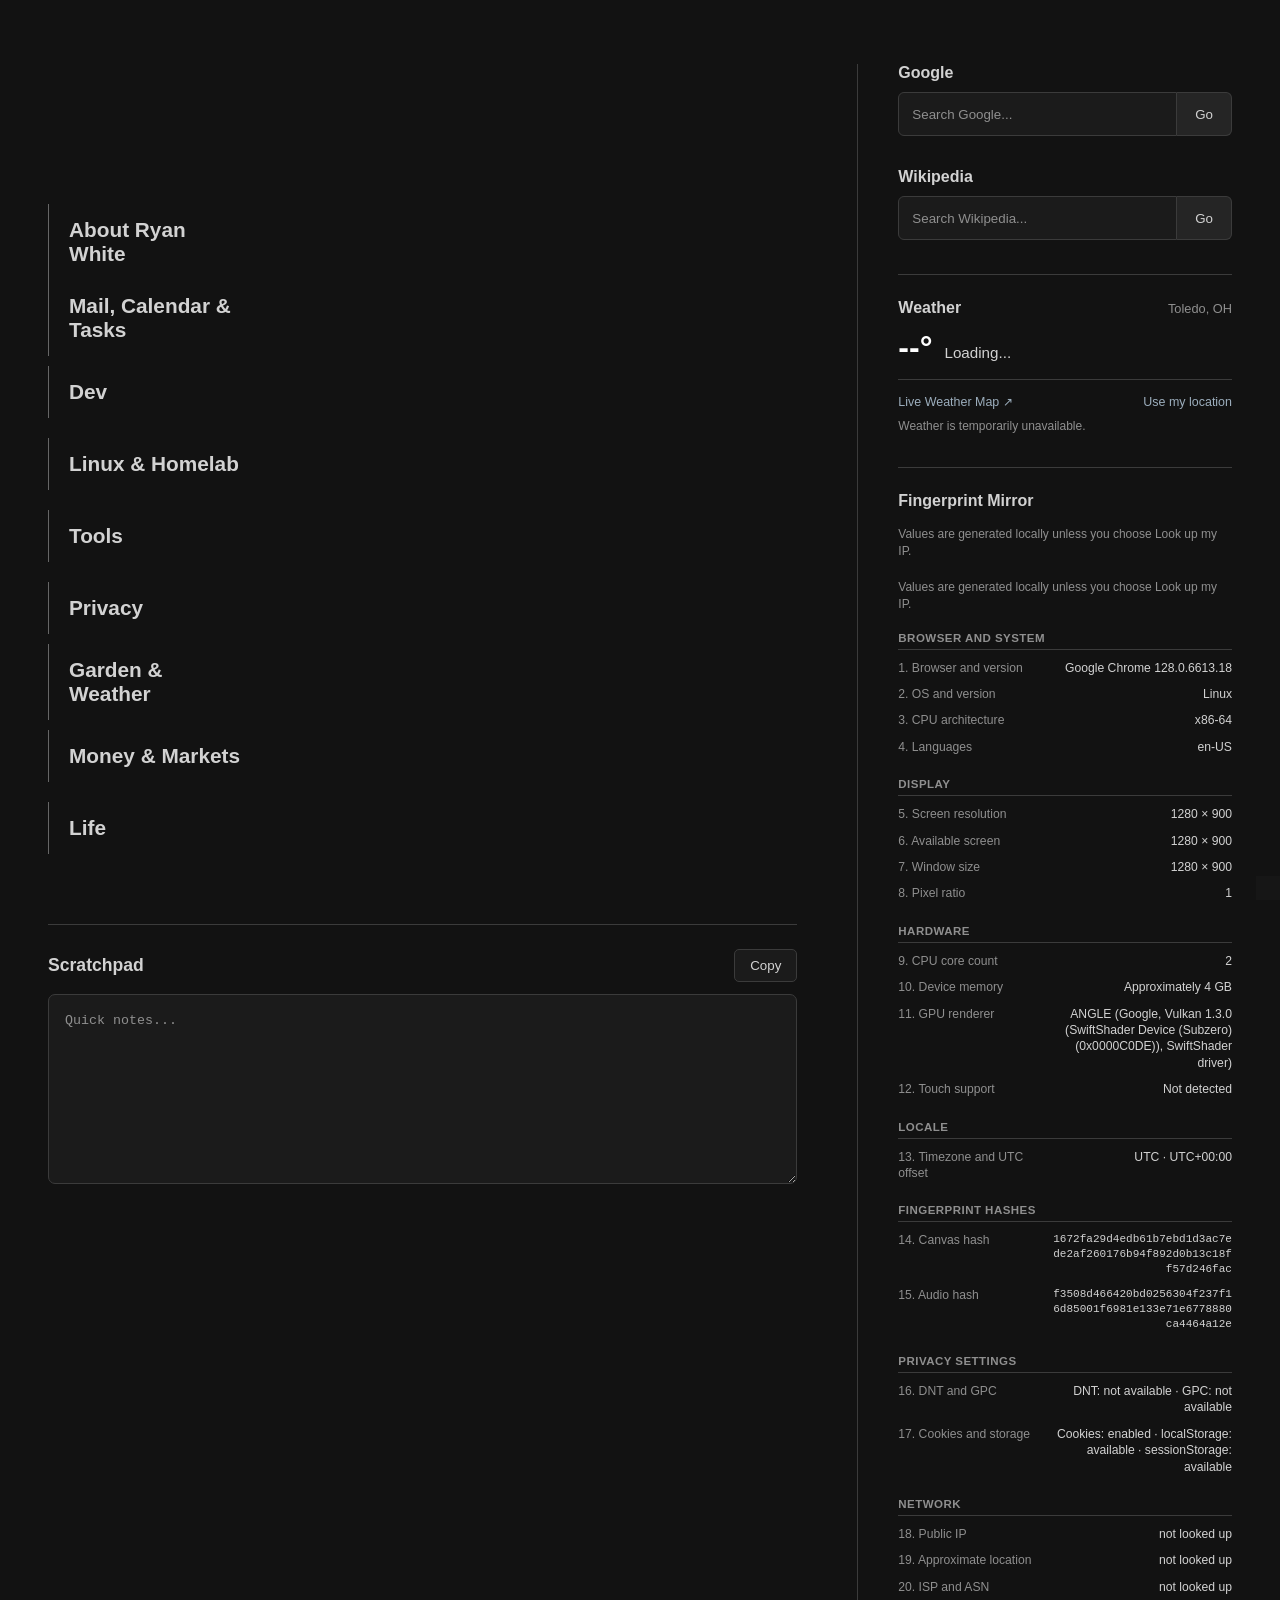
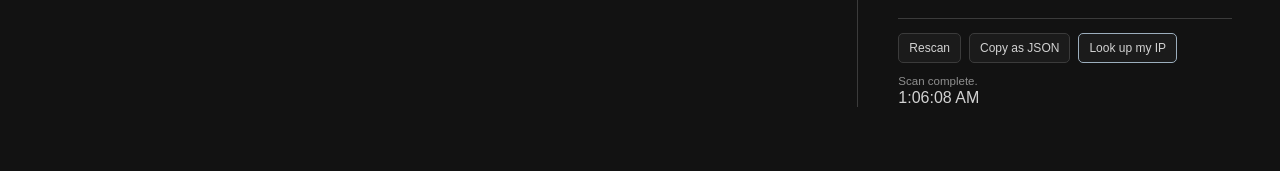
==== commit 2fc8268c: "replaced the remainder of my link flyouts with a better set" ====
--- a/index.html
+++ b/index.html
@@ -127,56 +127,75 @@
     </div>
 </div>
 
-
-                <!-- The Googles -->
-
-                <div class="link-group">
-
-                    <button
-                        class="link-group-button"
-                        type="button"
-                        aria-expanded="false"
-                    >
-                        The Googles
-                    </button>
-
-                    <div class="link-flyout">
-
-                        <a
-                            href="https://www.google.com/"
-                            target="_blank"
-                            rel="noopener noreferrer"
-                        >
-                            Google Search
-                        </a>
-
-                        <a
-                            href="https://www.google.com/maps"
-                            target="_blank"
-                            rel="noopener noreferrer"
-                        >
-                            Maps
-                        </a>
-
-                        <a
-                            href="https://domains.google/"
-                            target="_blank"
-                            rel="noopener noreferrer"
-                        >
-                            Domains
-                        </a>
-
-                        <a
-                            href="https://cloud.google.com/"
-                            target="_blank"
-                            rel="noopener noreferrer"
-                        >
-                            Cloud
-                        </a>
-
-                    </div>
-
-                </div>
+<!-- Linux & Homelab -->
+<div class="link-group">
+    <button class="link-group-button" type="button" aria-expanded="false">Linux & Homelab</button>
+    <div class="link-flyout">
+        <a href="https://wiki.archlinux.org/" target="_blank" rel="noopener noreferrer">Arch Wiki</a>
+        <a href="https://selfh.st/apps/" target="_blank" rel="noopener noreferrer">Self-Hosted Apps</a>
+        <a href="https://hub.docker.com/" target="_blank" rel="noopener noreferrer">Docker Hub</a>
+        <a href="https://www.servethehome.com/" target="_blank" rel="noopener noreferrer">ServeTheHome</a>
+        <a href="https://grapheneos.org/" target="_blank" rel="noopener noreferrer">GrapheneOS</a>
+    </div>
+</div>
+ 
+<!-- Tools -->
+<div class="link-group">
+    <button class="link-group-button" type="button" aria-expanded="false">Tools</button>
+    <div class="link-flyout">
+        <a href="https://regex101.com/" target="_blank" rel="noopener noreferrer">regex101</a>
+        <a href="https://crontab.guru/" target="_blank" rel="noopener noreferrer">crontab.guru</a>
+        <a href="https://explainshell.com/" target="_blank" rel="noopener noreferrer">explainshell</a>
+        <a href="https://gchq.github.io/CyberChef/" target="_blank" rel="noopener noreferrer">CyberChef</a>
+        <a href="https://squoosh.app/" target="_blank" rel="noopener noreferrer">Squoosh</a>
+        <a href="https://caniuse.com/" target="_blank" rel="noopener noreferrer">Can I Use</a>
+        <a href="https://excalidraw.com/" target="_blank" rel="noopener noreferrer">Excalidraw</a>
+        <a href="https://help.obsidian.md/" target="_blank" rel="noopener noreferrer">Obsidian Help</a>
+    </div>
+</div>
+ 
+<!-- Privacy -->
+<div class="link-group">
+    <button class="link-group-button" type="button" aria-expanded="false">Privacy</button>
+    <div class="link-flyout">
+        <a href="https://coveryourtracks.eff.org/" target="_blank" rel="noopener noreferrer">Cover Your Tracks</a>
+        <a href="https://www.privacyguides.org/" target="_blank" rel="noopener noreferrer">Privacy Guides</a>
+        <a href="https://ssd.eff.org/" target="_blank" rel="noopener noreferrer">Surveillance Self-Defense</a>
+        <a href="https://haveibeenpwned.com/" target="_blank" rel="noopener noreferrer">Have I Been Pwned</a>
+    </div>
+</div>
+ 
+<!-- Garden & Weather -->
+<div class="link-group">
+    <button class="link-group-button" type="button" aria-expanded="false">Garden & Weather</button>
+    <div class="link-flyout">
+        <a href="https://www.weather.gov/cle/" target="_blank" rel="noopener noreferrer">NWS Cleveland</a>
+        <a href="https://planthardiness.ars.usda.gov/" target="_blank" rel="noopener noreferrer">USDA Hardiness Zones</a>
+        <a href="https://extension.osu.edu/" target="_blank" rel="noopener noreferrer">OSU Extension</a>
+        <a href="https://www.windy.com/" target="_blank" rel="noopener noreferrer">Windy</a>
+    </div>
+</div>
+ 
+<!-- Money & Markets -->
+<div class="link-group">
+    <button class="link-group-button" type="button" aria-expanded="false">Money & Markets</button>
+    <div class="link-flyout">
+        <a href="https://investor.vanguard.com/" target="_blank" rel="noopener noreferrer">Vanguard</a>
+        <a href="https://www.tradingview.com/" target="_blank" rel="noopener noreferrer">TradingView</a>
+        <a href="https://fred.stlouisfed.org/" target="_blank" rel="noopener noreferrer">FRED</a>
+        <a href="https://www.sec.gov/edgar" target="_blank" rel="noopener noreferrer">SEC EDGAR</a>
+    </div>
+</div>
+ 
+<!-- Life -->
+<div class="link-group">
+    <button class="link-group-button" type="button" aria-expanded="false">Life</button>
+    <div class="link-flyout">
+        <a href="https://www.google.com/maps" target="_blank" rel="noopener noreferrer">Maps</a>
+        <a href="https://www.amazon.com/" target="_blank" rel="noopener noreferrer">Amazon</a>
+        <a href="https://www.walmart.com/" target="_blank" rel="noopener noreferrer">Walmart</a>
+    </div>
+</div>
 
             </nav>
 
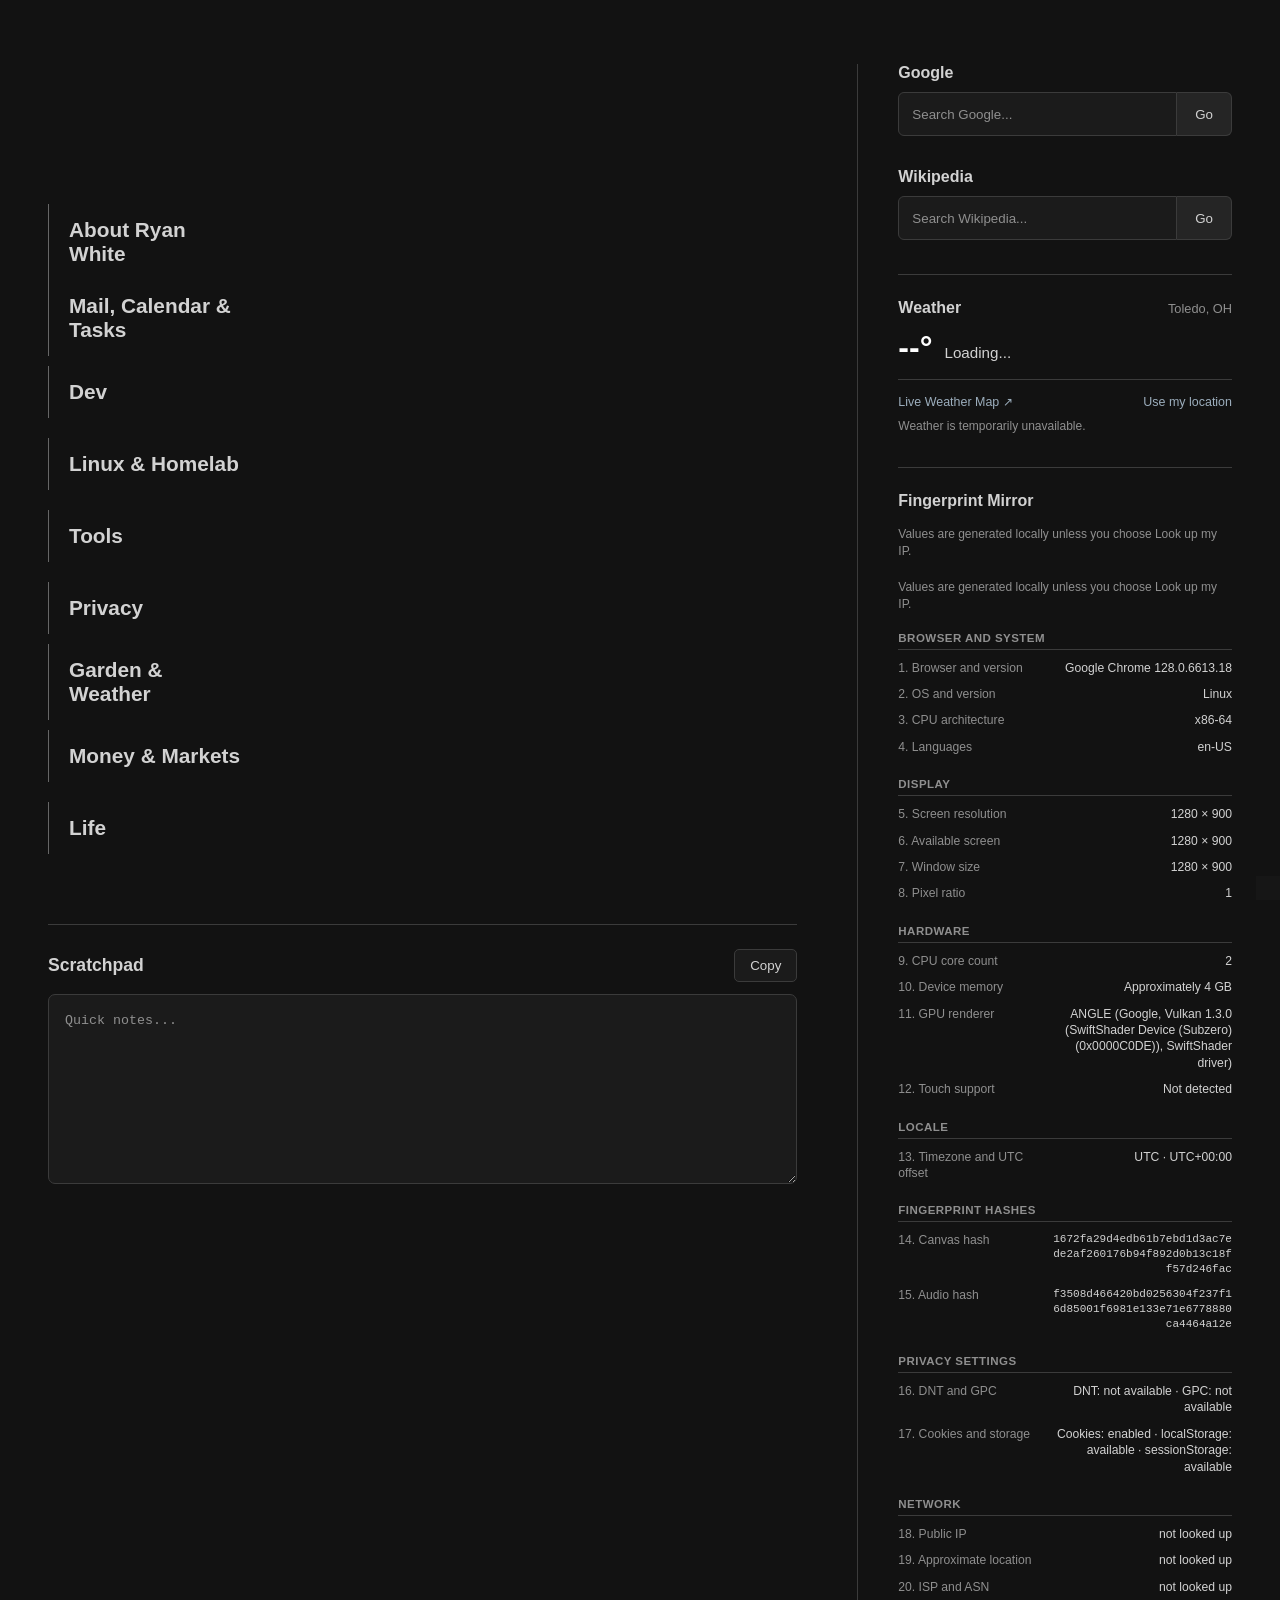
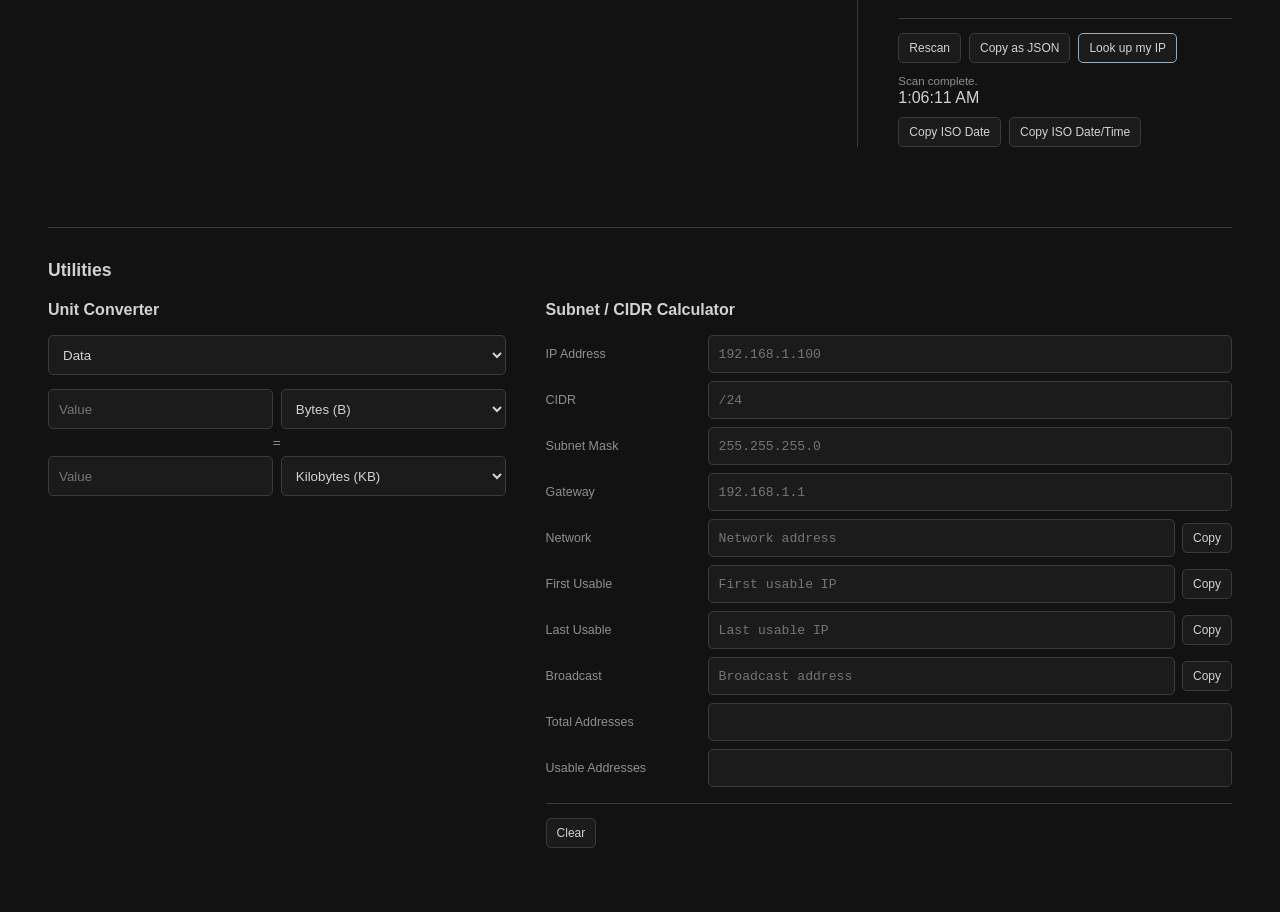
==== commit 15c6305c: "added subnet calculator and unit conversion features" ====
--- a/index.html
+++ b/index.html
@@ -690,16 +690,272 @@
     </div>
 </section>
 
-            <!-- Clock -->
+            <!-- Clock --> 
+             <section id="clock-panel" aria-label="Current time"> 
+                <div id="clock" aria-label="Current time" ></div> 
+                <div class="clock-actions"> 
+                    <button id="clock-copy-date" type="button" > Copy ISO Date </button> 
+                    <button id="clock-copy-datetime" type="button" > Copy ISO Date/Time </button> 
+                </div> 
+            </section>
+
+        </aside>
+
+<!-- ==================================================
+     UTILITIES
+     Unit Converter + Subnet Calculator
+================================================== -->
+
+<section id="utilities" aria-label="Utilities">
+    <div class="utilities-header">
+        <h2>Utilities</h2>
+    </div>
+
+    <div class="utilities-grid">
+
+        <!-- Unit Converter -->
+        <section
+            id="unit-converter"
+            class="utility-panel"
+            aria-label="Unit Converter"
+        >
+            <h3>Unit Converter</h3>
+
+            <select
+                id="unit-category"
+                aria-label="Conversion category"
+            ></select>
+
+            <div class="unit-conversion-row">
+                <input
+                    id="unit-value-a"
+                    type="number"
+                    step="any"
+                    inputmode="decimal"
+                    placeholder="Value"
+                    aria-label="First value"
+                >
+
+                <select
+                    id="unit-a"
+                    aria-label="First unit"
+                ></select>
+            </div>
+
+            <div class="unit-equals">=</div>
+
+            <div class="unit-conversion-row">
+                <input
+                    id="unit-value-b"
+                    type="number"
+                    step="any"
+                    inputmode="decimal"
+                    placeholder="Value"
+                    aria-label="Second value"
+                >
+
+                <select
+                    id="unit-b"
+                    aria-label="Second unit"
+                ></select>
+            </div>
+        </section>
+
+
+        <!-- Subnet / CIDR Calculator -->
+        <section
+            id="subnet-calculator"
+            class="utility-panel"
+            aria-label="Subnet and CIDR Calculator"
+        >
+            <h3>Subnet / CIDR Calculator</h3>
+
+            <div class="subnet-grid">
+
+                <label for="subnet-ip">
+                    IP Address
+                </label>
+
+                <input
+                    id="subnet-ip"
+                    type="text"
+                    inputmode="decimal"
+                    placeholder="192.168.1.100"
+                    autocomplete="off"
+                >
+
+
+                <label for="subnet-cidr">
+                    CIDR
+                </label>
+
+                <input
+                    id="subnet-cidr"
+                    type="text"
+                    inputmode="numeric"
+                    placeholder="/24"
+                    autocomplete="off"
+                >
+
+
+                <label for="subnet-mask">
+                    Subnet Mask
+                </label>
+
+                <input
+                    id="subnet-mask"
+                    type="text"
+                    inputmode="decimal"
+                    placeholder="255.255.255.0"
+                    autocomplete="off"
+                >
+
+
+                <label for="subnet-gateway">
+                    Gateway
+                </label>
+
+                <input
+                    id="subnet-gateway"
+                    type="text"
+                    inputmode="decimal"
+                    placeholder="192.168.1.1"
+                    autocomplete="off"
+                >
+
+
+                <label for="subnet-network">
+                    Network
+                </label>
+
+                <div class="subnet-result-row">
+                    <input
+                        id="subnet-network"
+                        type="text"
+                        inputmode="decimal"
+                        placeholder="Network address"
+                        autocomplete="off"
+                    >
+
+                    <button
+                        type="button"
+                        data-copy-target="subnet-network"
+                    >
+                        Copy
+                    </button>
+                </div>
+
+
+                <label for="subnet-first">
+                    First Usable
+                </label>
+
+                <div class="subnet-result-row">
+                    <input
+                        id="subnet-first"
+                        type="text"
+                        inputmode="decimal"
+                        placeholder="First usable IP"
+                        autocomplete="off"
+                    >
+
+                    <button
+                        type="button"
+                        data-copy-target="subnet-first"
+                    >
+                        Copy
+                    </button>
+                </div>
+
+
+                <label for="subnet-last">
+                    Last Usable
+                </label>
+
+                <div class="subnet-result-row">
+                    <input
+                        id="subnet-last"
+                        type="text"
+                        inputmode="decimal"
+                        placeholder="Last usable IP"
+                        autocomplete="off"
+                    >
+
+                    <button
+                        type="button"
+                        data-copy-target="subnet-last"
+                    >
+                        Copy
+                    </button>
+                </div>
+
+
+                <label for="subnet-broadcast">
+                    Broadcast
+                </label>
+
+                <div class="subnet-result-row">
+                    <input
+                        id="subnet-broadcast"
+                        type="text"
+                        inputmode="decimal"
+                        placeholder="Broadcast address"
+                        autocomplete="off"
+                    >
+
+                    <button
+                        type="button"
+                        data-copy-target="subnet-broadcast"
+                    >
+                        Copy
+                    </button>
+                </div>
+
+
+                <label for="subnet-total">
+                    Total Addresses
+                </label>
+
+                <input
+                    id="subnet-total"
+                    type="text"
+                    readonly
+                    aria-label="Total addresses"
+                >
+
+
+                <label for="subnet-usable">
+                    Usable Addresses
+                </label>
+
+                <input
+                    id="subnet-usable"
+                    type="text"
+                    readonly
+                    aria-label="Usable addresses"
+                >
+
+            </div>
+
+            <div class="subnet-actions">
+                <button
+                    id="subnet-clear"
+                    type="button"
+                >
+                    Clear
+                </button>
+            </div>
 
             <div
-                id="clock"
-                aria-label="Current time"
+                id="subnet-status"
+                role="status"
+                aria-live="polite"
             ></div>
 
-
-        </aside>
-
+        </section>
+
+    </div>
+</section>
 
     </main>
 
@@ -707,6 +963,8 @@
 <script src="js/breakout.js"></script>
 <script src="js/weather.js"></script>
 <script src="js/fingerprint.js"></script>
+<script src="js/units.js"></script>
+<script src="js/subnet.js"></script>
 
 </body>
 
--- a/style/startpage.css
+++ b/style/startpage.css
@@ -817,4 +817,261 @@
     .fingerprint-actions button {
         width: 100%;
     }
+}
+/* ==========================================================================
+   UTILITIES
+   ========================================================================== */
+
+#utilities {
+    grid-column: 1 / -1;
+    width: 100%;
+    margin-top: 20px;
+    padding-top: 32px;
+    border-top: 1px solid var(--color-border);
+}
+
+.utilities-header {
+    margin-bottom: 20px;
+}
+
+.utilities-header h2 {
+    margin: 0;
+    color: var(--color-text);
+    font-size: 1.1rem;
+    font-weight: 600;
+}
+
+.utilities-grid {
+    display: grid;
+    grid-template-columns: minmax(280px, 1fr) minmax(420px, 1.5fr);
+    gap: 40px;
+    align-items: start;
+}
+
+.utility-panel {
+    min-width: 0;
+}
+
+.utility-panel h3 {
+    margin: 0 0 16px;
+    color: var(--color-text);
+    font-size: 1rem;
+    font-weight: 600;
+}
+
+/* ==========================================================================
+   UNIT CONVERTER
+   ========================================================================== */
+
+#unit-category {
+    width: 100%;
+    height: 40px;
+    margin-bottom: 14px;
+    padding: 0 10px;
+    border: 1px solid var(--color-border);
+    border-radius: 5px;
+    background: var(--color-surface);
+    color: var(--color-text);
+    font-family: inherit;
+}
+
+.unit-conversion-row {
+    display: grid;
+    grid-template-columns: minmax(0, 1fr) minmax(130px, 1fr);
+    gap: 8px;
+}
+
+.unit-conversion-row + .unit-conversion-row {
+    margin-top: 10px;
+}
+
+#unit-value-a,
+#unit-value-b,
+#unit-a,
+#unit-b {
+    width: 100%;
+    min-width: 0;
+    height: 40px;
+    padding: 0 10px;
+    border: 1px solid var(--color-border);
+    border-radius: 5px;
+    background: var(--color-surface);
+    color: var(--color-text);
+    font-family: inherit;
+}
+
+#unit-value-a:focus,
+#unit-value-b:focus,
+#unit-a:focus,
+#unit-b:focus,
+#unit-category:focus {
+    border-color: var(--color-accent);
+    outline: none;
+    box-shadow: 0 0 0 3px var(--color-accent-soft);
+}
+
+.unit-equals {
+    margin: 6px 0;
+    color: var(--color-text-muted);
+    font-size: 0.85rem;
+    text-align: center;
+}
+
+/* ==========================================================================
+   SUBNET / CIDR CALCULATOR
+   ========================================================================== */
+
+.subnet-grid {
+    display: grid;
+    grid-template-columns: minmax(120px, 150px) minmax(0, 1fr);
+    gap: 8px 12px;
+    align-items: center;
+}
+
+.subnet-grid label {
+    color: var(--color-text-muted);
+    font-size: 0.78rem;
+}
+
+.subnet-grid input {
+    width: 100%;
+    min-width: 0;
+    height: 38px;
+    padding: 0 10px;
+    border: 1px solid var(--color-border);
+    border-radius: 5px;
+    background: var(--color-surface);
+    color: var(--color-text);
+    font-family: Consolas, "Courier New", monospace;
+    font-size: 0.82rem;
+}
+
+.subnet-grid input:focus {
+    border-color: var(--color-accent);
+    outline: none;
+    box-shadow: 0 0 0 3px var(--color-accent-soft);
+}
+
+.subnet-result-row {
+    display: grid;
+    grid-template-columns: minmax(0, 1fr) auto;
+    gap: 7px;
+    align-items: center;
+}
+
+.subnet-result-row button,
+#subnet-clear {
+    padding: 7px 10px;
+    border: 1px solid var(--color-border);
+    border-radius: 5px;
+    background: var(--color-surface);
+    color: var(--color-text);
+    font-family: inherit;
+    font-size: 0.75rem;
+    cursor: pointer;
+}
+
+.subnet-result-row button:hover,
+.subnet-result-row button:focus,
+#subnet-clear:hover,
+#subnet-clear:focus {
+    border-color: var(--color-accent);
+    background: var(--color-surface-hover);
+    color: var(--color-text-bright);
+    outline: none;
+}
+
+.subnet-actions {
+    margin-top: 16px;
+    padding-top: 14px;
+    border-top: 1px solid var(--color-border);
+}
+
+#subnet-status {
+    margin-top: 10px;
+    min-height: 1em;
+    color: var(--color-text-muted);
+    font-size: 0.75rem;
+    line-height: 1.4;
+}
+
+#subnet-status:empty {
+    display: none;
+}
+
+#subnet-status[data-type="error"] {
+    color: #c76a6a;
+}
+
+#subnet-status[data-type="warning"] {
+    color: #c49a5a;
+}
+
+#subnet-status[data-type="success"] {
+    color: var(--color-accent);
+}
+
+/* ==========================================================================
+   CLOCK ACTIONS
+   ========================================================================== */
+
+.clock-actions {
+    display: flex;
+    flex-wrap: wrap;
+    gap: 8px;
+    margin-top: 10px;
+}
+
+.clock-actions button {
+    padding: 7px 10px;
+    border: 1px solid var(--color-border);
+    border-radius: 5px;
+    background: var(--color-surface);
+    color: var(--color-text);
+    font-family: inherit;
+    font-size: 0.75rem;
+    cursor: pointer;
+}
+
+.clock-actions button:hover,
+.clock-actions button:focus {
+    border-color: var(--color-accent);
+    background: var(--color-surface-hover);
+    color: var(--color-text-bright);
+    outline: none;
+}
+
+/* ==========================================================================
+   UTILITIES - RESPONSIVE
+   ========================================================================== */
+
+@media (max-width: 900px) {
+    .utilities-grid {
+        grid-template-columns: 1fr;
+        gap: 32px;
+    }
+}
+
+@media (max-width: 700px) {
+    .unit-conversion-row {
+        grid-template-columns: 1fr;
+    }
+
+    .subnet-grid {
+        grid-template-columns: 1fr;
+        gap: 5px;
+    }
+
+    .subnet-grid label {
+        margin-top: 7px;
+    }
+
+    .clock-actions {
+        flex-direction: column;
+        align-items: stretch;
+    }
+
+    .clock-actions button {
+        width: 100%;
+    }
 }
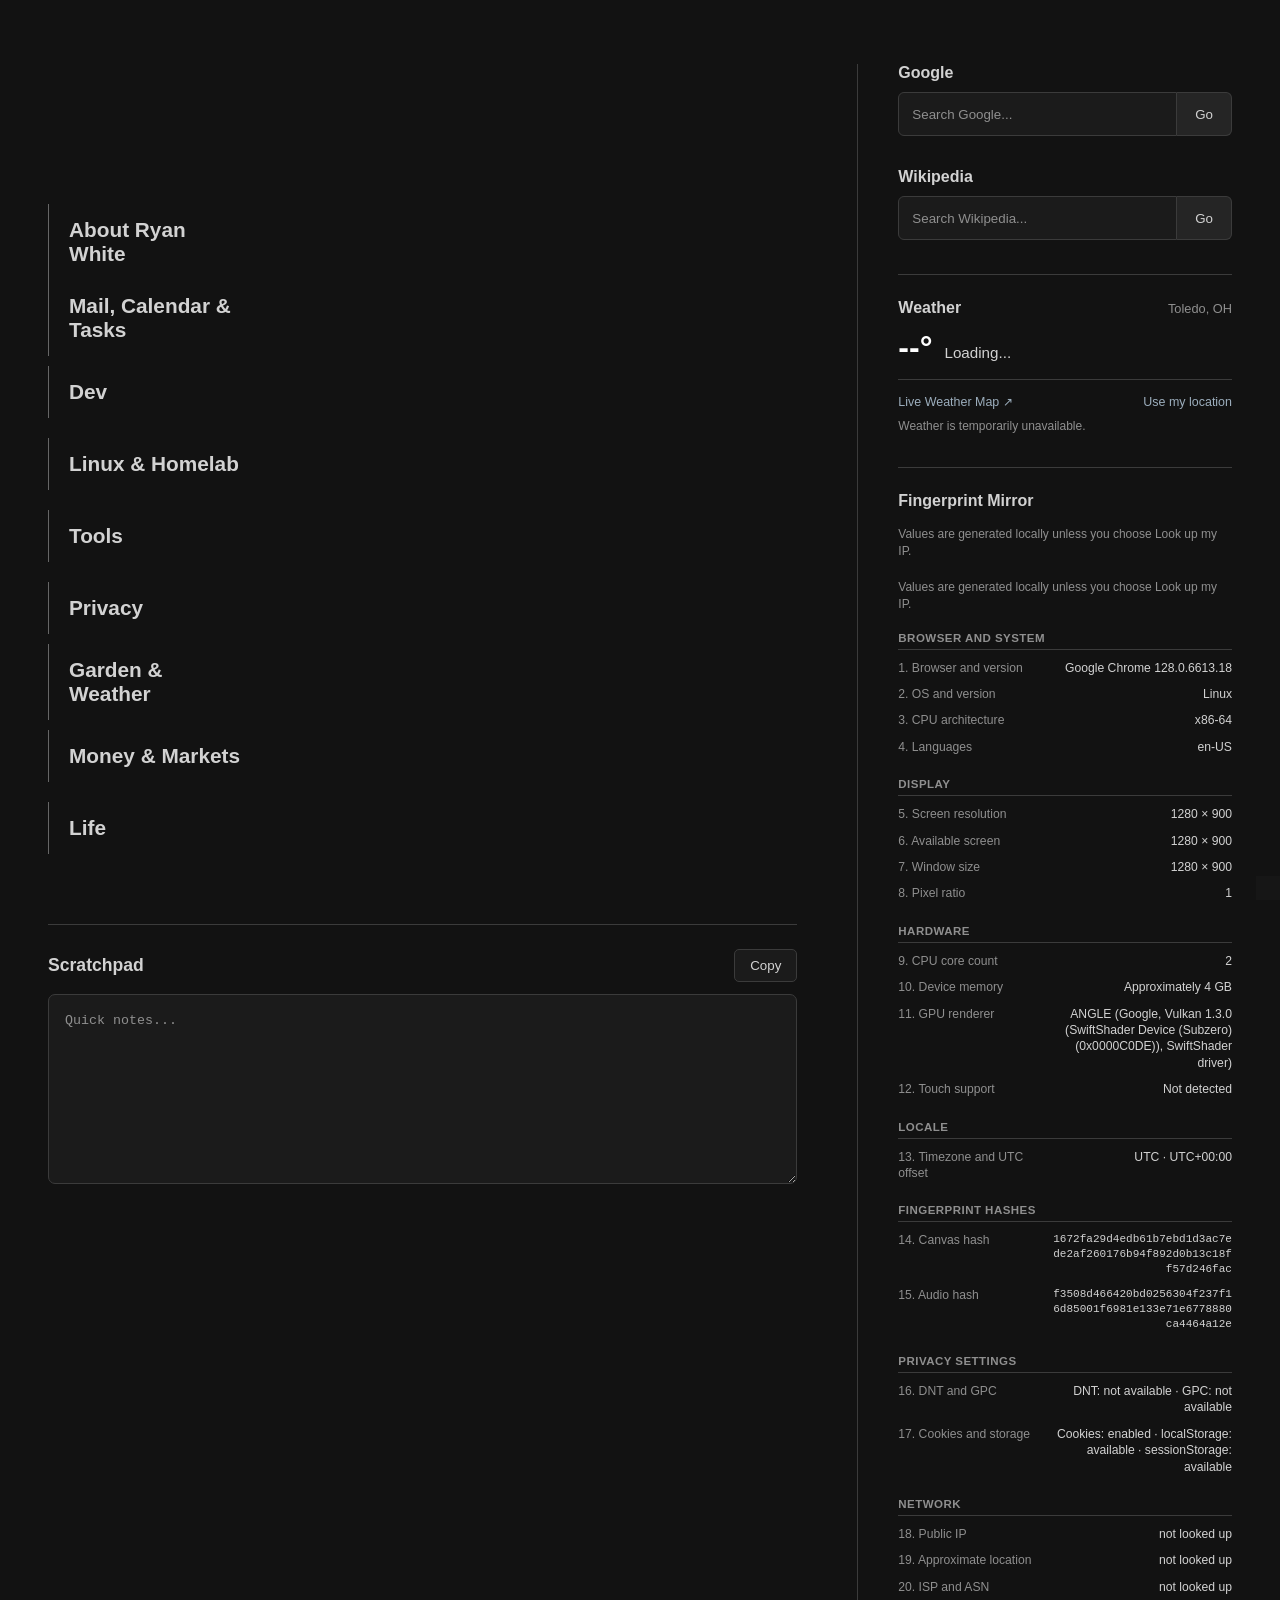
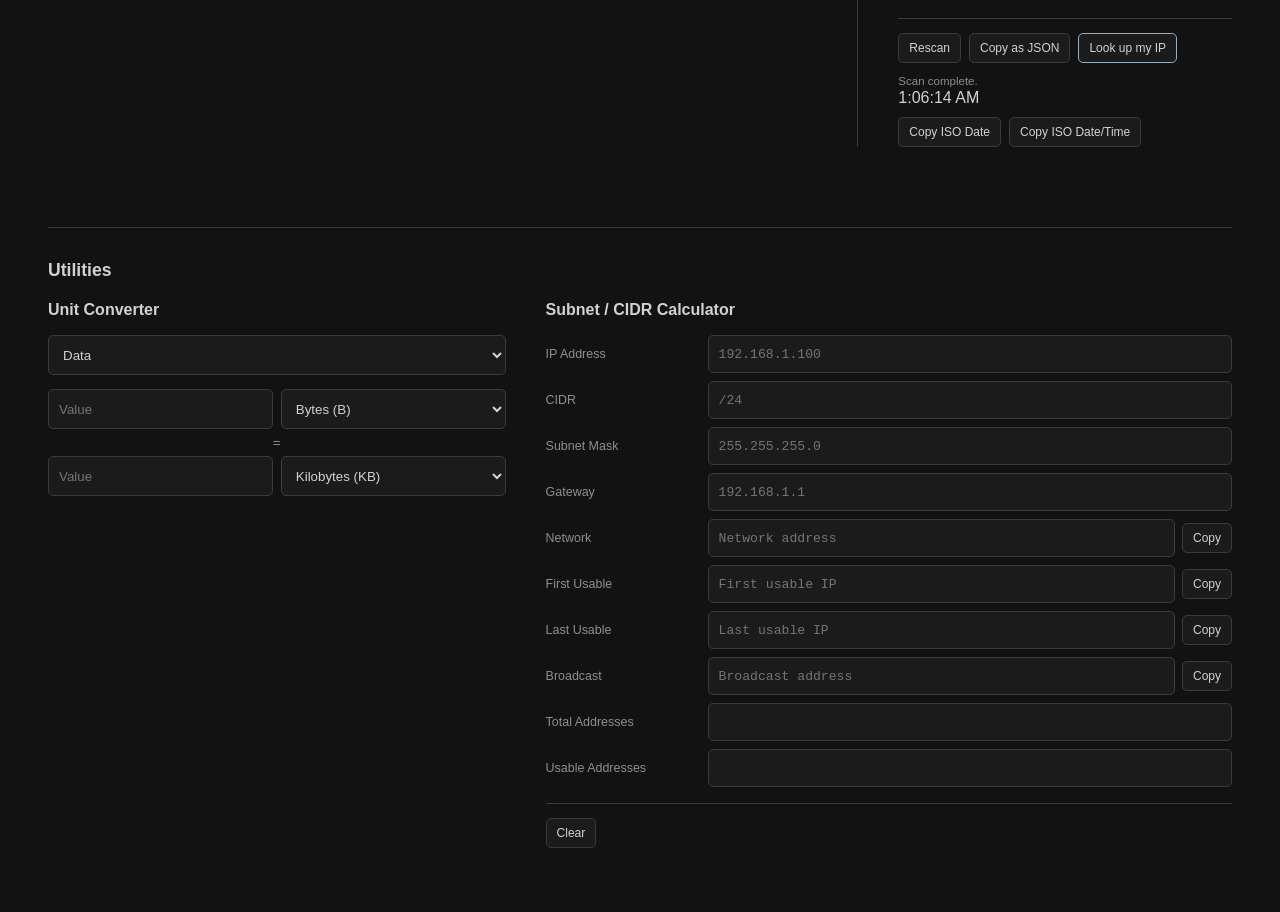
==== commit 5883adfd: "updated page name" ====
--- a/index.html
+++ b/index.html
@@ -5,7 +5,7 @@
     <meta charset="UTF-8">
     <meta name="viewport" content="width=device-width, initial-scale=1.0">
     <link rel="stylesheet" href="style/startpage.css">
-    <title>Start Page</title>
+    <title>RDWNET (github page)</title>
 
 </head>
 
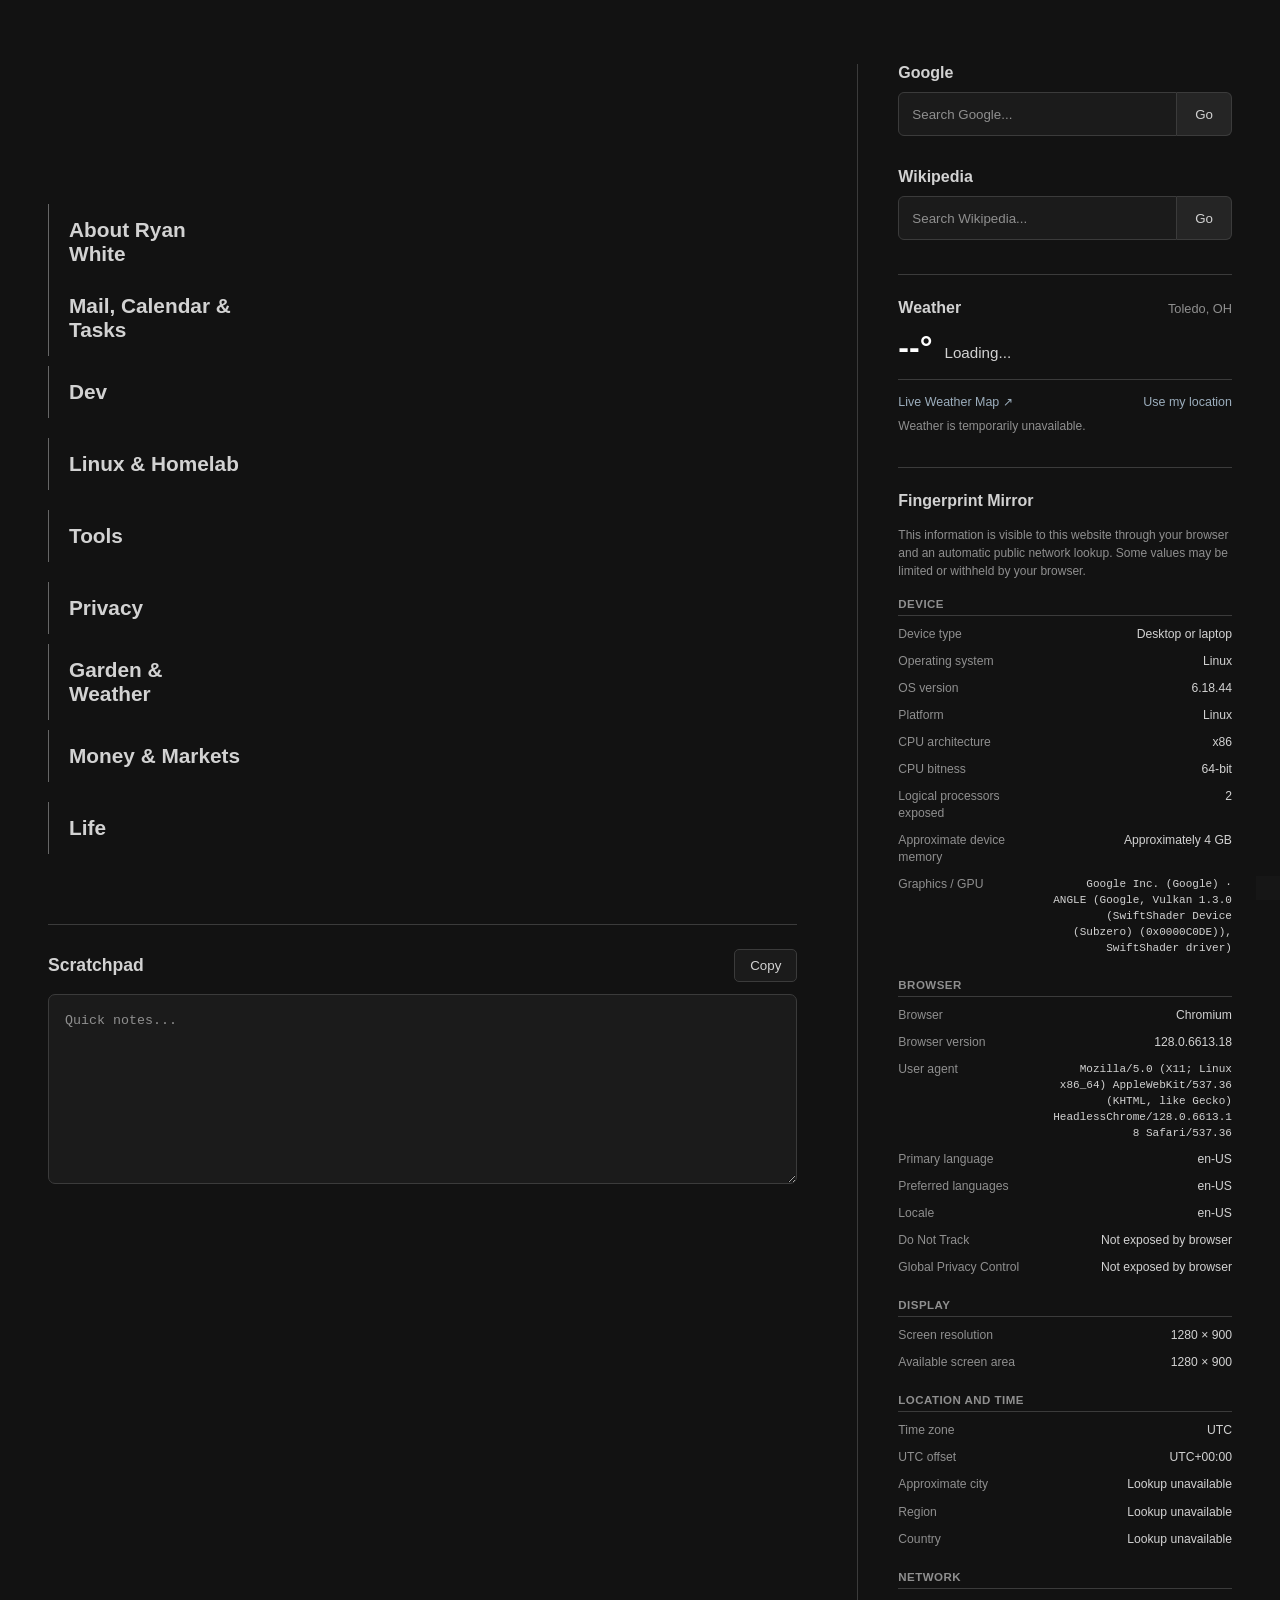
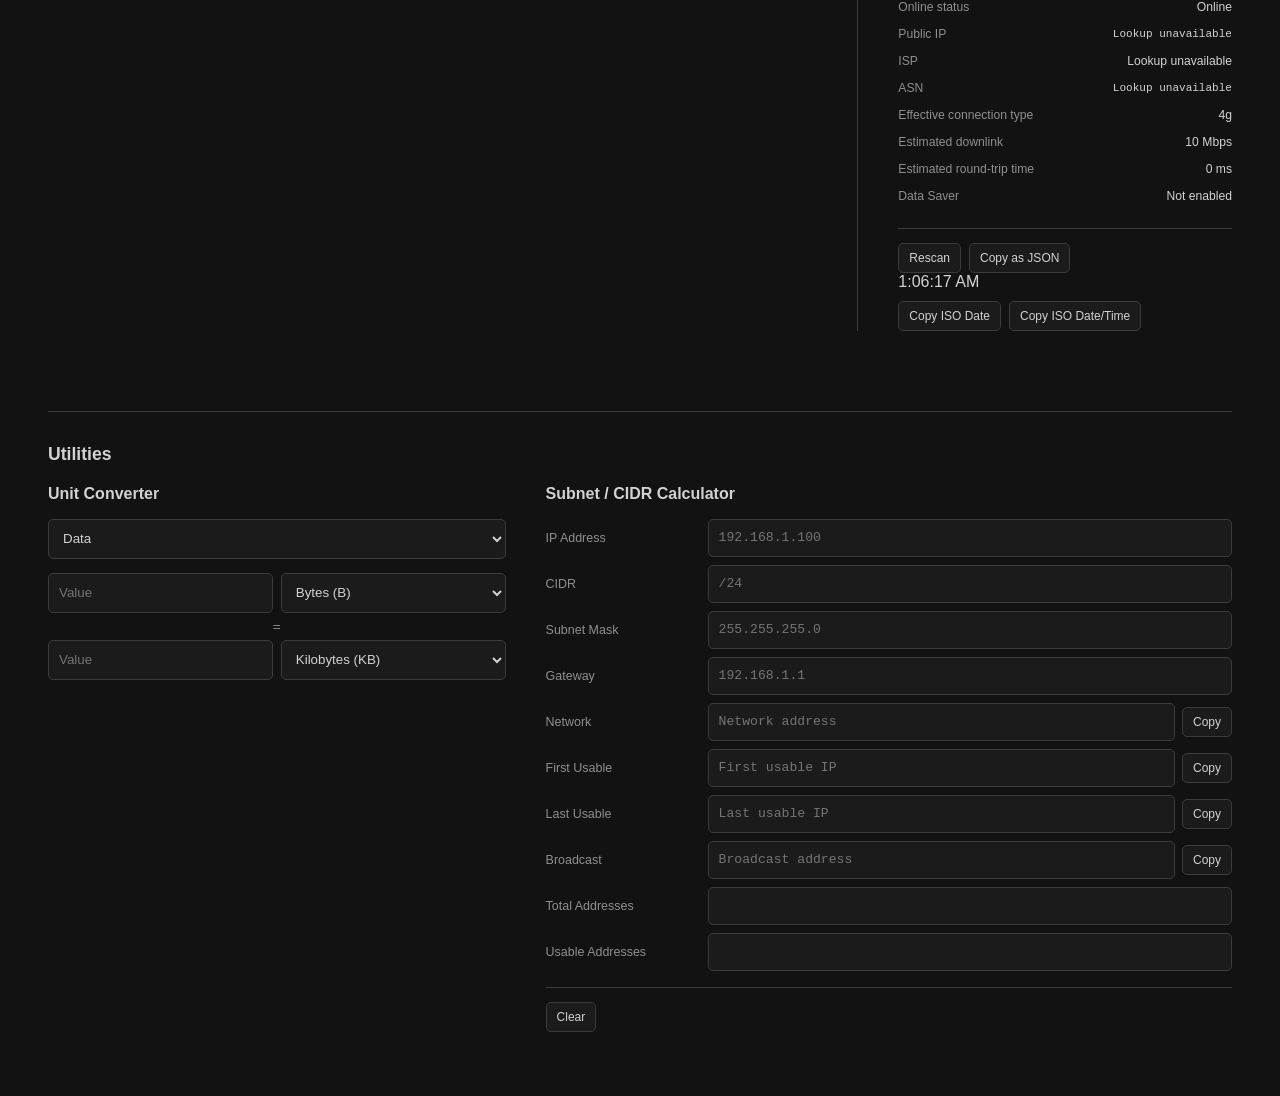
==== commit 8fec2955: "updated fingerprint again redux" ====
--- a/index.html
+++ b/index.html
@@ -370,289 +370,431 @@
 
     <div id="fingerprint-content">
         <p class="fingerprint-notice">
-            Values are generated locally unless you choose Look up my IP.
-        </p>
-        
-        <p class="fingerprint-notice">
-            Values are generated locally unless you choose Look up my IP.
+            This information is visible to this website through your browser
+            and an automatic public network lookup. Some values may be limited
+            or withheld by your browser.
         </p>
 
         <div
             id="fingerprint-list"
             class="fingerprint-list"
         >
-            <!-- Browser and system -->
-            <h3 class="fingerprint-group-heading">
-                Browser and system
-            </h3>
-
-            <div class="fingerprint-row">
-                <div class="fingerprint-label">
-                    1. Browser and version
-                </div>
-                <div
-                    id="fingerprint-browserAndVersion"
-                    class="fingerprint-value"
-                >
-                    not available
+            <!-- Device -->
+            <div class="fingerprint-group">
+                <h3 class="fingerprint-group-heading">
+                    Device
+                </h3>
+
+                <div class="fingerprint-row">
+                    <div class="fingerprint-label">
+                        Device type
+                    </div>
+                    <div
+                        id="fingerprint-deviceType"
+                        class="fingerprint-value"
+                    >
+                        Unknown
+                    </div>
+                </div>
+
+                <div class="fingerprint-row">
+                    <div class="fingerprint-label">
+                        Operating system
+                    </div>
+                    <div
+                        id="fingerprint-operatingSystem"
+                        class="fingerprint-value"
+                    >
+                        Unknown
+                    </div>
+                </div>
+
+                <div class="fingerprint-row">
+                    <div class="fingerprint-label">
+                        OS version
+                    </div>
+                    <div
+                        id="fingerprint-osVersion"
+                        class="fingerprint-value"
+                    >
+                        Not exposed by browser
+                    </div>
+                </div>
+
+                <div class="fingerprint-row">
+                    <div class="fingerprint-label">
+                        Platform
+                    </div>
+                    <div
+                        id="fingerprint-platform"
+                        class="fingerprint-value"
+                    >
+                        Unknown
+                    </div>
+                </div>
+
+                <div class="fingerprint-row">
+                    <div class="fingerprint-label">
+                        CPU architecture
+                    </div>
+                    <div
+                        id="fingerprint-cpuArchitecture"
+                        class="fingerprint-value"
+                    >
+                        Not exposed by browser
+                    </div>
+                </div>
+
+                <div class="fingerprint-row">
+                    <div class="fingerprint-label">
+                        CPU bitness
+                    </div>
+                    <div
+                        id="fingerprint-cpuBitness"
+                        class="fingerprint-value"
+                    >
+                        Not exposed by browser
+                    </div>
+                </div>
+
+                <div class="fingerprint-row">
+                    <div class="fingerprint-label">
+                        Logical processors exposed
+                    </div>
+                    <div
+                        id="fingerprint-logicalProcessors"
+                        class="fingerprint-value"
+                    >
+                        Not exposed by browser
+                    </div>
+                </div>
+
+                <div class="fingerprint-row">
+                    <div class="fingerprint-label">
+                        Approximate device memory
+                    </div>
+                    <div
+                        id="fingerprint-approximateMemory"
+                        class="fingerprint-value"
+                    >
+                        Not exposed by browser
+                    </div>
+                </div>
+
+                <div class="fingerprint-row">
+                    <div class="fingerprint-label">
+                        Graphics / GPU
+                    </div>
+                    <div
+                        id="fingerprint-graphics"
+                        class="fingerprint-value fingerprint-value--technical"
+                    >
+                        Not exposed by browser
+                    </div>
                 </div>
             </div>
 
-            <div class="fingerprint-row">
-                <div class="fingerprint-label">
-                    2. OS and version
-                </div>
-                <div
-                    id="fingerprint-osAndVersion"
-                    class="fingerprint-value"
-                >
-                    not available
+            <!-- Browser -->
+            <div class="fingerprint-group">
+                <h3 class="fingerprint-group-heading">
+                    Browser
+                </h3>
+
+                <div class="fingerprint-row">
+                    <div class="fingerprint-label">
+                        Browser
+                    </div>
+                    <div
+                        id="fingerprint-browser"
+                        class="fingerprint-value"
+                    >
+                        Unknown
+                    </div>
+                </div>
+
+                <div class="fingerprint-row">
+                    <div class="fingerprint-label">
+                        Browser version
+                    </div>
+                    <div
+                        id="fingerprint-browserVersion"
+                        class="fingerprint-value"
+                    >
+                        Unknown
+                    </div>
+                </div>
+
+                <div class="fingerprint-row">
+                    <div class="fingerprint-label">
+                        User agent
+                    </div>
+                    <div
+                        id="fingerprint-userAgent"
+                        class="fingerprint-value fingerprint-value--technical"
+                    >
+                        Unknown
+                    </div>
+                </div>
+
+                <div class="fingerprint-row">
+                    <div class="fingerprint-label">
+                        Primary language
+                    </div>
+                    <div
+                        id="fingerprint-primaryLanguage"
+                        class="fingerprint-value"
+                    >
+                        Unknown
+                    </div>
+                </div>
+
+                <div class="fingerprint-row">
+                    <div class="fingerprint-label">
+                        Preferred languages
+                    </div>
+                    <div
+                        id="fingerprint-preferredLanguages"
+                        class="fingerprint-value"
+                    >
+                        Unknown
+                    </div>
+                </div>
+
+                <div class="fingerprint-row">
+                    <div class="fingerprint-label">
+                        Locale
+                    </div>
+                    <div
+                        id="fingerprint-locale"
+                        class="fingerprint-value"
+                    >
+                        Unknown
+                    </div>
+                </div>
+
+                <div class="fingerprint-row">
+                    <div class="fingerprint-label">
+                        Do Not Track
+                    </div>
+                    <div
+                        id="fingerprint-doNotTrack"
+                        class="fingerprint-value"
+                    >
+                        Not exposed by browser
+                    </div>
+                </div>
+
+                <div class="fingerprint-row">
+                    <div class="fingerprint-label">
+                        Global Privacy Control
+                    </div>
+                    <div
+                        id="fingerprint-globalPrivacyControl"
+                        class="fingerprint-value"
+                    >
+                        Not exposed by browser
+                    </div>
                 </div>
             </div>
 
-            <div class="fingerprint-row">
-                <div class="fingerprint-label">
-                    3. CPU architecture
-                </div>
-                <div
-                    id="fingerprint-cpuArchitecture"
-                    class="fingerprint-value"
-                >
-                    not available
+            <!-- Display -->
+            <div class="fingerprint-group">
+                <h3 class="fingerprint-group-heading">
+                    Display
+                </h3>
+
+                <div class="fingerprint-row">
+                    <div class="fingerprint-label">
+                        Screen resolution
+                    </div>
+                    <div
+                        id="fingerprint-screenResolution"
+                        class="fingerprint-value"
+                    >
+                        Unknown
+                    </div>
+                </div>
+
+                <div class="fingerprint-row">
+                    <div class="fingerprint-label">
+                        Available screen area
+                    </div>
+                    <div
+                        id="fingerprint-availableScreenArea"
+                        class="fingerprint-value"
+                    >
+                        Unknown
+                    </div>
                 </div>
             </div>
 
-            <div class="fingerprint-row">
-                <div class="fingerprint-label">
-                    4. Languages
-                </div>
-                <div
-                    id="fingerprint-languages"
-                    class="fingerprint-value"
-                >
-                    not available
+            <!-- Location and time -->
+            <div class="fingerprint-group">
+                <h3 class="fingerprint-group-heading">
+                    Location and time
+                </h3>
+
+                <div class="fingerprint-row">
+                    <div class="fingerprint-label">
+                        Time zone
+                    </div>
+                    <div
+                        id="fingerprint-timeZone"
+                        class="fingerprint-value"
+                    >
+                        Unknown
+                    </div>
+                </div>
+
+                <div class="fingerprint-row">
+                    <div class="fingerprint-label">
+                        UTC offset
+                    </div>
+                    <div
+                        id="fingerprint-utcOffset"
+                        class="fingerprint-value"
+                    >
+                        Unknown
+                    </div>
+                </div>
+
+                <div class="fingerprint-row">
+                    <div class="fingerprint-label">
+                        Approximate city
+                    </div>
+                    <div
+                        id="fingerprint-approximateCity"
+                        class="fingerprint-value"
+                    >
+                        Looking up...
+                    </div>
+                </div>
+
+                <div class="fingerprint-row">
+                    <div class="fingerprint-label">
+                        Region
+                    </div>
+                    <div
+                        id="fingerprint-region"
+                        class="fingerprint-value"
+                    >
+                        Looking up...
+                    </div>
+                </div>
+
+                <div class="fingerprint-row">
+                    <div class="fingerprint-label">
+                        Country
+                    </div>
+                    <div
+                        id="fingerprint-country"
+                        class="fingerprint-value"
+                    >
+                        Looking up...
+                    </div>
                 </div>
             </div>
 
-            <!-- Display -->
-            <h3 class="fingerprint-group-heading">
-                Display
-            </h3>
-
-            <div class="fingerprint-row">
-                <div class="fingerprint-label">
-                    5. Screen resolution
-                </div>
-                <div
-                    id="fingerprint-screenResolution"
-                    class="fingerprint-value"
-                >
-                    not available
-                </div>
-            </div>
-
-            <div class="fingerprint-row">
-                <div class="fingerprint-label">
-                    6. Available screen
-                </div>
-                <div
-                    id="fingerprint-availableScreen"
-                    class="fingerprint-value"
-                >
-                    not available
-                </div>
-            </div>
-
-            <div class="fingerprint-row">
-                <div class="fingerprint-label">
-                    7. Window size
-                </div>
-                <div
-                    id="fingerprint-windowSize"
-                    class="fingerprint-value"
-                >
-                    not available
-                </div>
-            </div>
-
-            <div class="fingerprint-row">
-                <div class="fingerprint-label">
-                    8. Pixel ratio
-                </div>
-                <div
-                    id="fingerprint-pixelRatio"
-                    class="fingerprint-value"
-                >
-                    not available
-                </div>
-            </div>
-
-            <!-- Hardware -->
-            <h3 class="fingerprint-group-heading">
-                Hardware
-            </h3>
-
-            <div class="fingerprint-row">
-                <div class="fingerprint-label">
-                    9. CPU core count
-                </div>
-                <div
-                    id="fingerprint-cpuCoreCount"
-                    class="fingerprint-value"
-                >
-                    not available
-                </div>
-            </div>
-
-            <div class="fingerprint-row">
-                <div class="fingerprint-label">
-                    10. Device memory
-                </div>
-                <div
-                    id="fingerprint-deviceMemory"
-                    class="fingerprint-value"
-                >
-                    not available
-                </div>
-            </div>
-
-            <div class="fingerprint-row">
-                <div class="fingerprint-label">
-                    11. GPU renderer
-                </div>
-                <div
-                    id="fingerprint-gpuRenderer"
-                    class="fingerprint-value"
-                >
-                    not available
-                </div>
-            </div>
-
-            <div class="fingerprint-row">
-                <div class="fingerprint-label">
-                    12. Touch support
-                </div>
-                <div
-                    id="fingerprint-touchSupport"
-                    class="fingerprint-value"
-                >
-                    not available
-                </div>
-            </div>
-
-            <!-- Locale -->
-            <h3 class="fingerprint-group-heading">
-                Locale
-            </h3>
-
-            <div class="fingerprint-row">
-                <div class="fingerprint-label">
-                    13. Timezone and UTC offset
-                </div>
-                <div
-                    id="fingerprint-timezoneAndOffset"
-                    class="fingerprint-value"
-                >
-                    not available
-                </div>
-            </div>
-
-            <!-- Fingerprint hashes -->
-            <h3 class="fingerprint-group-heading">
-                Fingerprint hashes
-            </h3>
-
-            <div class="fingerprint-row">
-                <div class="fingerprint-label">
-                    14. Canvas hash
-                </div>
-                <div
-                    id="fingerprint-canvasHash"
-                    class="fingerprint-value"
-                >
-                    not available
-                </div>
-            </div>
-
-            <div class="fingerprint-row">
-                <div class="fingerprint-label">
-                    15. Audio hash
-                </div>
-                <div
-                    id="fingerprint-audioHash"
-                    class="fingerprint-value"
-                >
-                    not available
-                </div>
-            </div>
-
-            <!-- Privacy settings -->
-            <h3 class="fingerprint-group-heading">
-                Privacy settings
-            </h3>
-
-            <div class="fingerprint-row">
-                <div class="fingerprint-label">
-                    16. DNT and GPC
-                </div>
-                <div
-                    id="fingerprint-privacySignals"
-                    class="fingerprint-value"
-                >
-                    not available
-                </div>
-            </div>
-
-            <div class="fingerprint-row">
-                <div class="fingerprint-label">
-                    17. Cookies and storage
-                </div>
-                <div
-                    id="fingerprint-cookiesAndStorage"
-                    class="fingerprint-value"
-                >
-                    not available
-                </div>
-            </div>
-
             <!-- Network -->
-            <h3 class="fingerprint-group-heading">
-                Network
-            </h3>
-
-            <div class="fingerprint-row">
-                <div class="fingerprint-label">
-                    18. Public IP
-                </div>
-                <div
-                    id="fingerprint-publicIp"
-                    class="fingerprint-value"
-                >
-                    not looked up
-                </div>
-            </div>
-
-            <div class="fingerprint-row">
-                <div class="fingerprint-label">
-                    19. Approximate location
-                </div>
-                <div
-                    id="fingerprint-approximateLocation"
-                    class="fingerprint-value"
-                >
-                    not looked up
-                </div>
-            </div>
-
-            <div class="fingerprint-row">
-                <div class="fingerprint-label">
-                    20. ISP and ASN
-                </div>
-                <div
-                    id="fingerprint-ispAndAsn"
-                    class="fingerprint-value"
-                >
-                    not looked up
+            <div class="fingerprint-group">
+                <h3 class="fingerprint-group-heading">
+                    Network
+                </h3>
+
+                <div class="fingerprint-row">
+                    <div class="fingerprint-label">
+                        Online status
+                    </div>
+                    <div
+                        id="fingerprint-onlineStatus"
+                        class="fingerprint-value"
+                    >
+                        Unknown
+                    </div>
+                </div>
+
+                <div class="fingerprint-row">
+                    <div class="fingerprint-label">
+                        Public IP
+                    </div>
+                    <div
+                        id="fingerprint-publicIp"
+                        class="fingerprint-value fingerprint-value--technical"
+                    >
+                        Looking up...
+                    </div>
+                </div>
+
+                <div class="fingerprint-row">
+                    <div class="fingerprint-label">
+                        ISP
+                    </div>
+                    <div
+                        id="fingerprint-isp"
+                        class="fingerprint-value"
+                    >
+                        Looking up...
+                    </div>
+                </div>
+
+                <div class="fingerprint-row">
+                    <div class="fingerprint-label">
+                        ASN
+                    </div>
+                    <div
+                        id="fingerprint-asn"
+                        class="fingerprint-value fingerprint-value--technical"
+                    >
+                        Looking up...
+                    </div>
+                </div>
+
+                <div class="fingerprint-row">
+                    <div class="fingerprint-label">
+                        Effective connection type
+                    </div>
+                    <div
+                        id="fingerprint-effectiveConnectionType"
+                        class="fingerprint-value"
+                    >
+                        Not exposed by browser
+                    </div>
+                </div>
+
+                <div class="fingerprint-row">
+                    <div class="fingerprint-label">
+                        Estimated downlink
+                    </div>
+                    <div
+                        id="fingerprint-estimatedDownlink"
+                        class="fingerprint-value"
+                    >
+                        Not exposed by browser
+                    </div>
+                </div>
+
+                <div class="fingerprint-row">
+                    <div class="fingerprint-label">
+                        Estimated round-trip time
+                    </div>
+                    <div
+                        id="fingerprint-estimatedRoundTripTime"
+                        class="fingerprint-value"
+                    >
+                        Not exposed by browser
+                    </div>
+                </div>
+
+                <div class="fingerprint-row">
+                    <div class="fingerprint-label">
+                        Data Saver
+                    </div>
+                    <div
+                        id="fingerprint-dataSaver"
+                        class="fingerprint-value"
+                    >
+                        Not exposed by browser
+                    </div>
                 </div>
             </div>
         </div>
@@ -671,13 +813,6 @@
                 type="button"
             >
                 Copy as JSON
-            </button>
-
-            <button
-                id="fingerprint-ip-lookup"
-                type="button"
-            >
-                Look up my IP
             </button>
         </div>
 
--- a/style/startpage.css
+++ b/style/startpage.css
@@ -662,10 +662,10 @@
 }
 
 #fingerprint-toggle:hover,
-#fingerprint-toggle:focus {
-    color: var(--color-text-bright);
-    outline: none;
+#fingerprint-toggle:focus-visible {
+    color: var(--color-text-bright);
     text-decoration: underline;
+    outline: none;
 }
 
 /* Collapsible content -------------------------------------------------- */
@@ -678,19 +678,27 @@
     display: none;
 }
 
-/* Privacy note --------------------------------------------------------- */
+/* Privacy / information note ------------------------------------------ */
 
 .fingerprint-notice {
     margin: 0 0 18px;
     color: var(--color-text-muted);
     font-size: 0.75rem;
-    line-height: 1.45;
+    line-height: 1.5;
 }
 
 /* Groups --------------------------------------------------------------- */
 
+.fingerprint-group {
+    margin-top: 18px;
+}
+
+.fingerprint-group:first-of-type {
+    margin-top: 0;
+}
+
 .fingerprint-group-heading {
-    margin: 18px 0 5px;
+    margin: 0 0 5px;
     padding-bottom: 5px;
     border-bottom: 1px solid var(--color-border);
     color: var(--color-text-muted);
@@ -700,19 +708,15 @@
     text-transform: uppercase;
 }
 
-.fingerprint-group-heading:first-child {
-    margin-top: 0;
-}
-
 /* Label / value rows --------------------------------------------------- */
 
 .fingerprint-row {
     display: grid;
-    grid-template-columns: minmax(120px, 42%) minmax(0, 58%);
-    gap: 10px;
+    grid-template-columns: minmax(140px, 42%) minmax(0, 58%);
+    gap: 12px;
     padding: 5px 0;
     font-size: 0.76rem;
-    line-height: 1.35;
+    line-height: 1.4;
 }
 
 .fingerprint-label {
@@ -726,16 +730,26 @@
     overflow-wrap: anywhere;
 }
 
-/*
- * Canvas and audio SHA-256 hashes are intentionally allowed to wrap.
- * Without this, the 64-character strings can widen the right column.
- */
-
-#fingerprint-canvasHash,
-#fingerprint-audioHash {
+/* Longer technical values --------------------------------------------- */
+
+.fingerprint-value--technical {
     font-family: Consolas, "Courier New", monospace;
     font-size: 0.69rem;
-    word-break: break-all;
+    line-height: 1.45;
+    word-break: break-word;
+}
+
+/* Values unavailable or withheld by the browser ----------------------- */
+
+.fingerprint-value[data-state="unavailable"] {
+    color: var(--color-text-muted);
+    font-style: italic;
+}
+
+/* Values currently being retrieved ------------------------------------ */
+
+.fingerprint-value[data-state="loading"] {
+    color: var(--color-text-muted);
 }
 
 /* Actions -------------------------------------------------------------- */
@@ -761,7 +775,7 @@
 }
 
 .fingerprint-actions button:hover,
-.fingerprint-actions button:focus {
+.fingerprint-actions button:focus-visible {
     border-color: var(--color-accent);
     background: var(--color-surface-hover);
     color: var(--color-text-bright);
@@ -773,15 +787,6 @@
     cursor: default;
 }
 
-/*
- * The IP lookup is the only action that makes an outside request,
- * so it receives a subtle visual distinction.
- */
-
-#fingerprint-ip-lookup {
-    border-color: var(--color-accent);
-}
-
 /* Status --------------------------------------------------------------- */
 
 .fingerprint-status {
@@ -799,6 +804,10 @@
 /* Narrow screens ------------------------------------------------------- */
 
 @media (max-width: 700px) {
+    .fingerprint-header {
+        align-items: flex-start;
+    }
+
     .fingerprint-row {
         grid-template-columns: 1fr;
         gap: 2px;
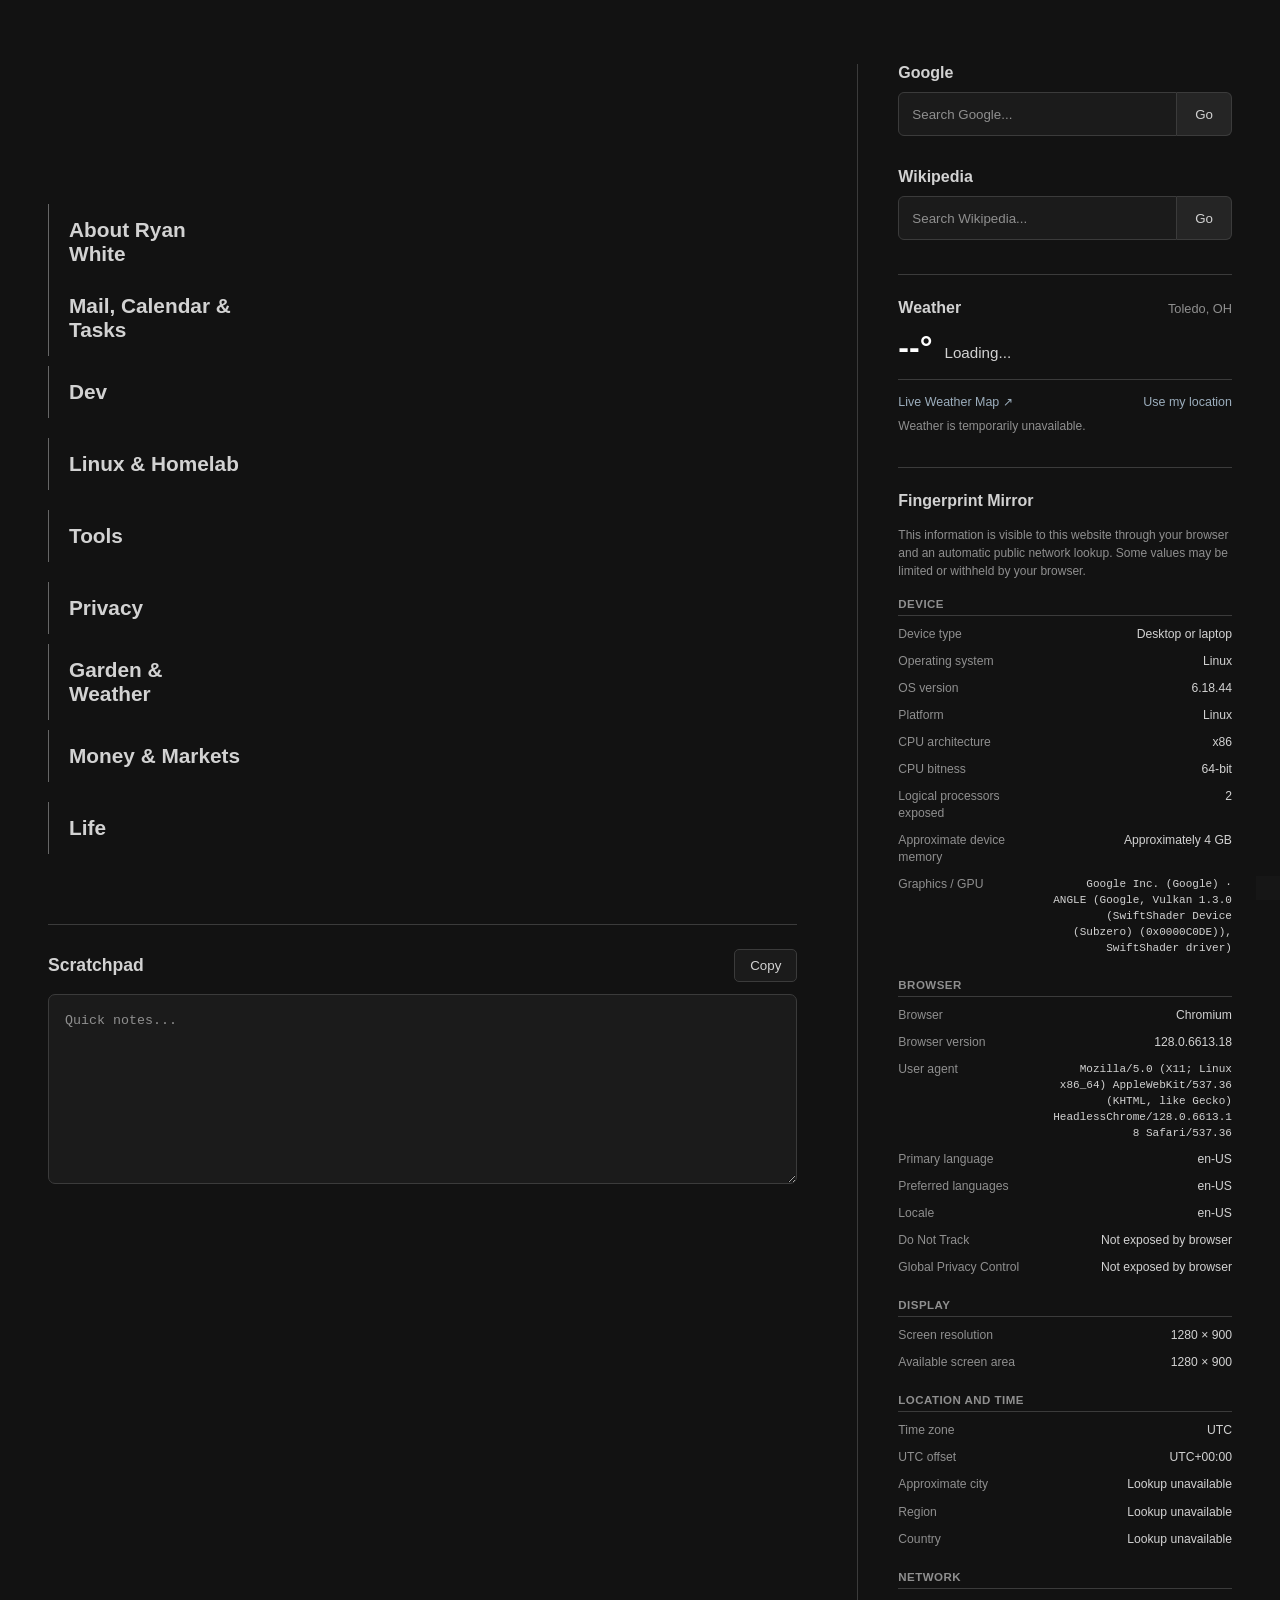
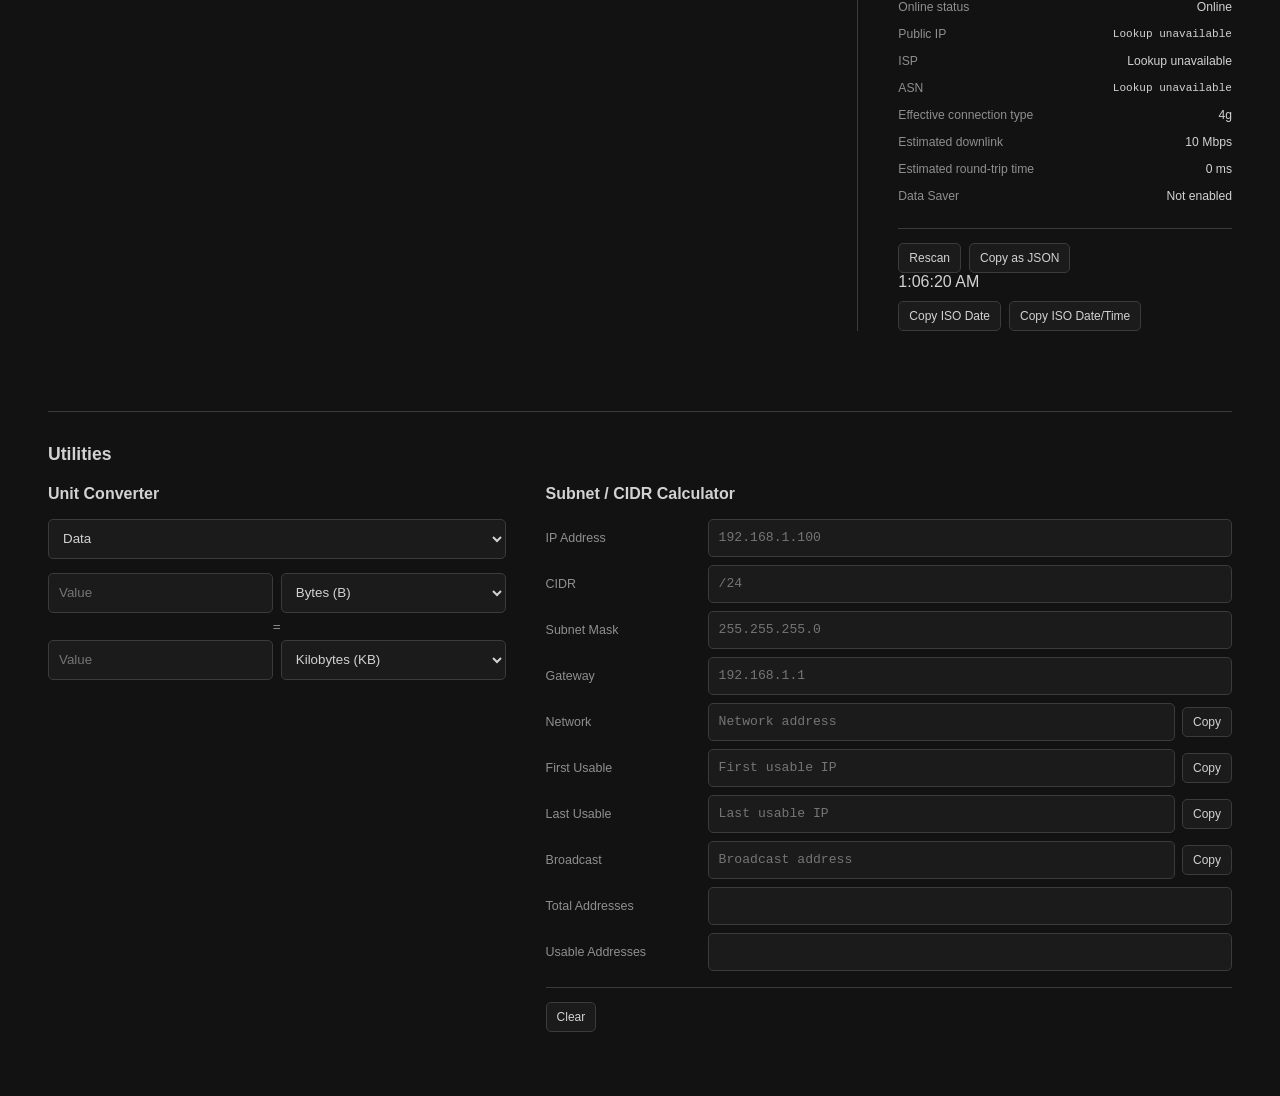
==== commit 7c101517: "update" ====
--- a/index.html
+++ b/index.html
@@ -823,6 +823,8 @@
             aria-live="polite"
         ></div>
     </div>
+
+
 </section>
 
             <!-- Clock --> 
